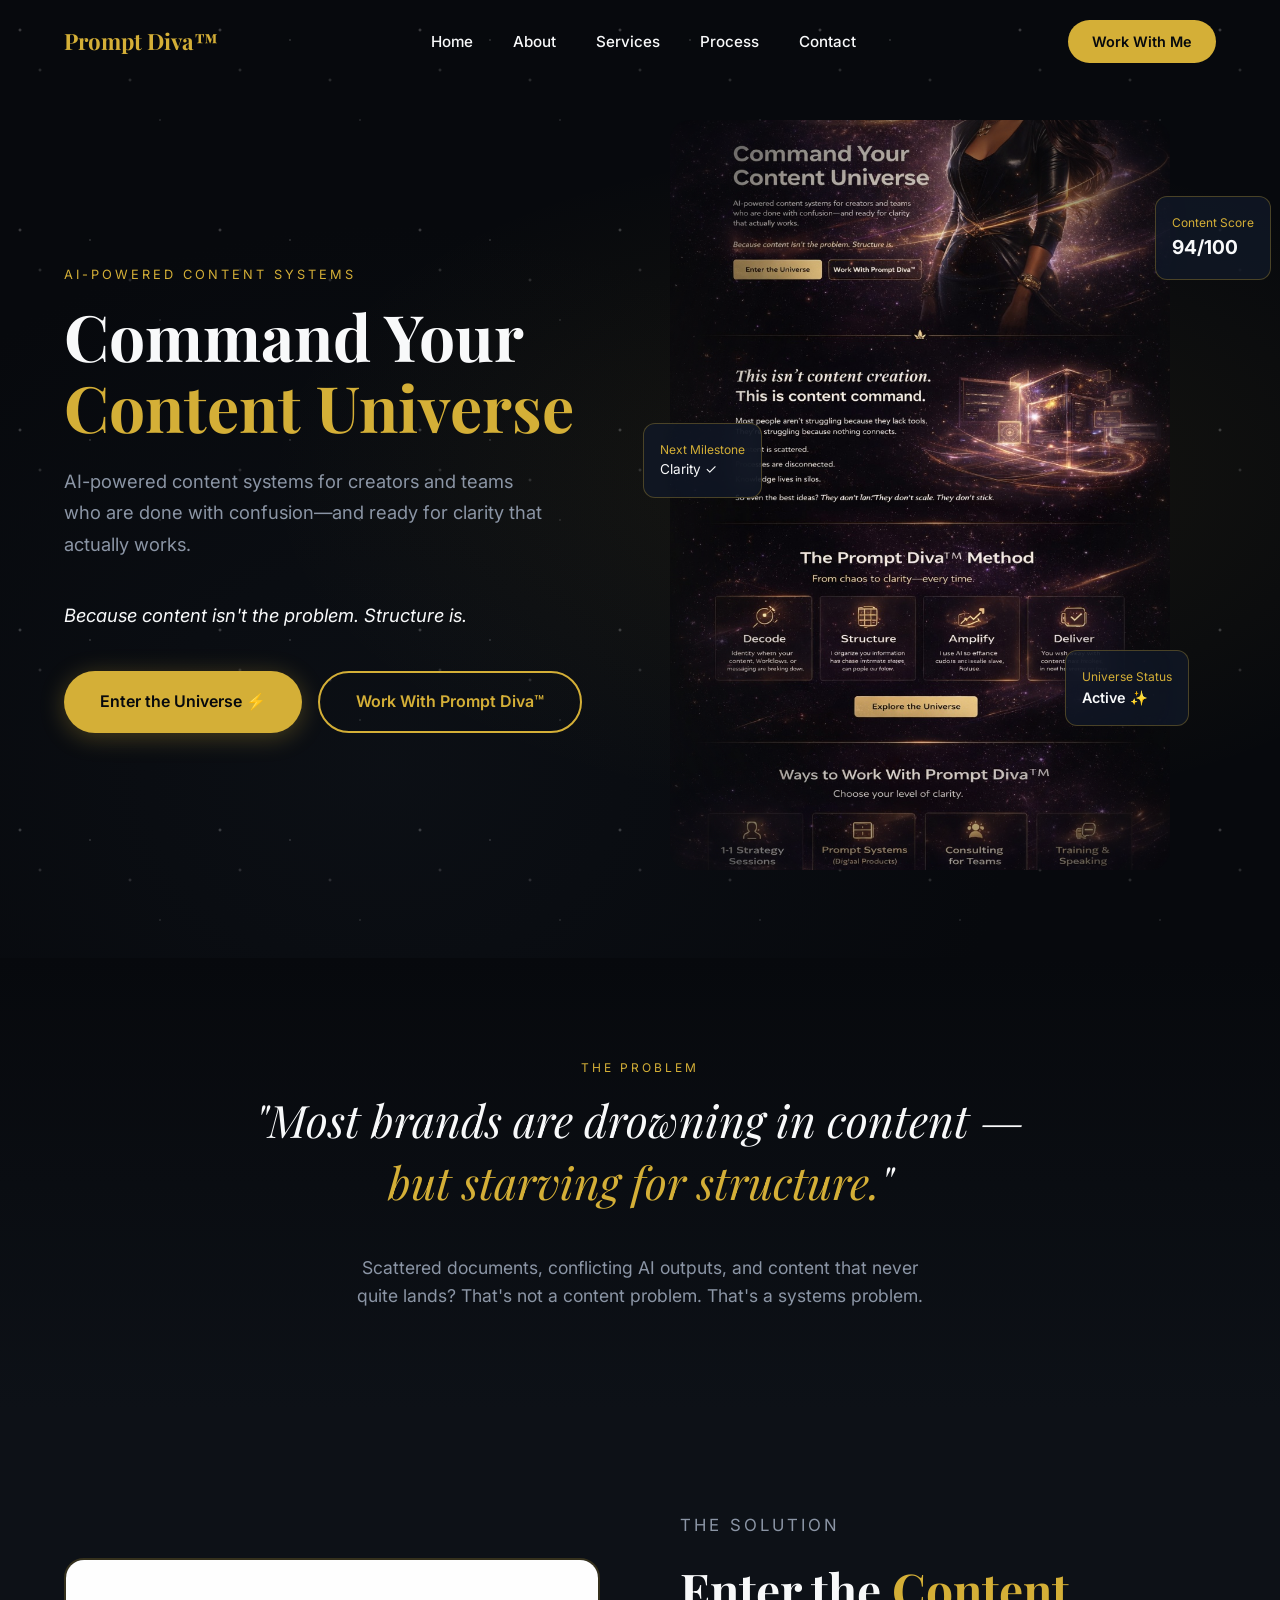
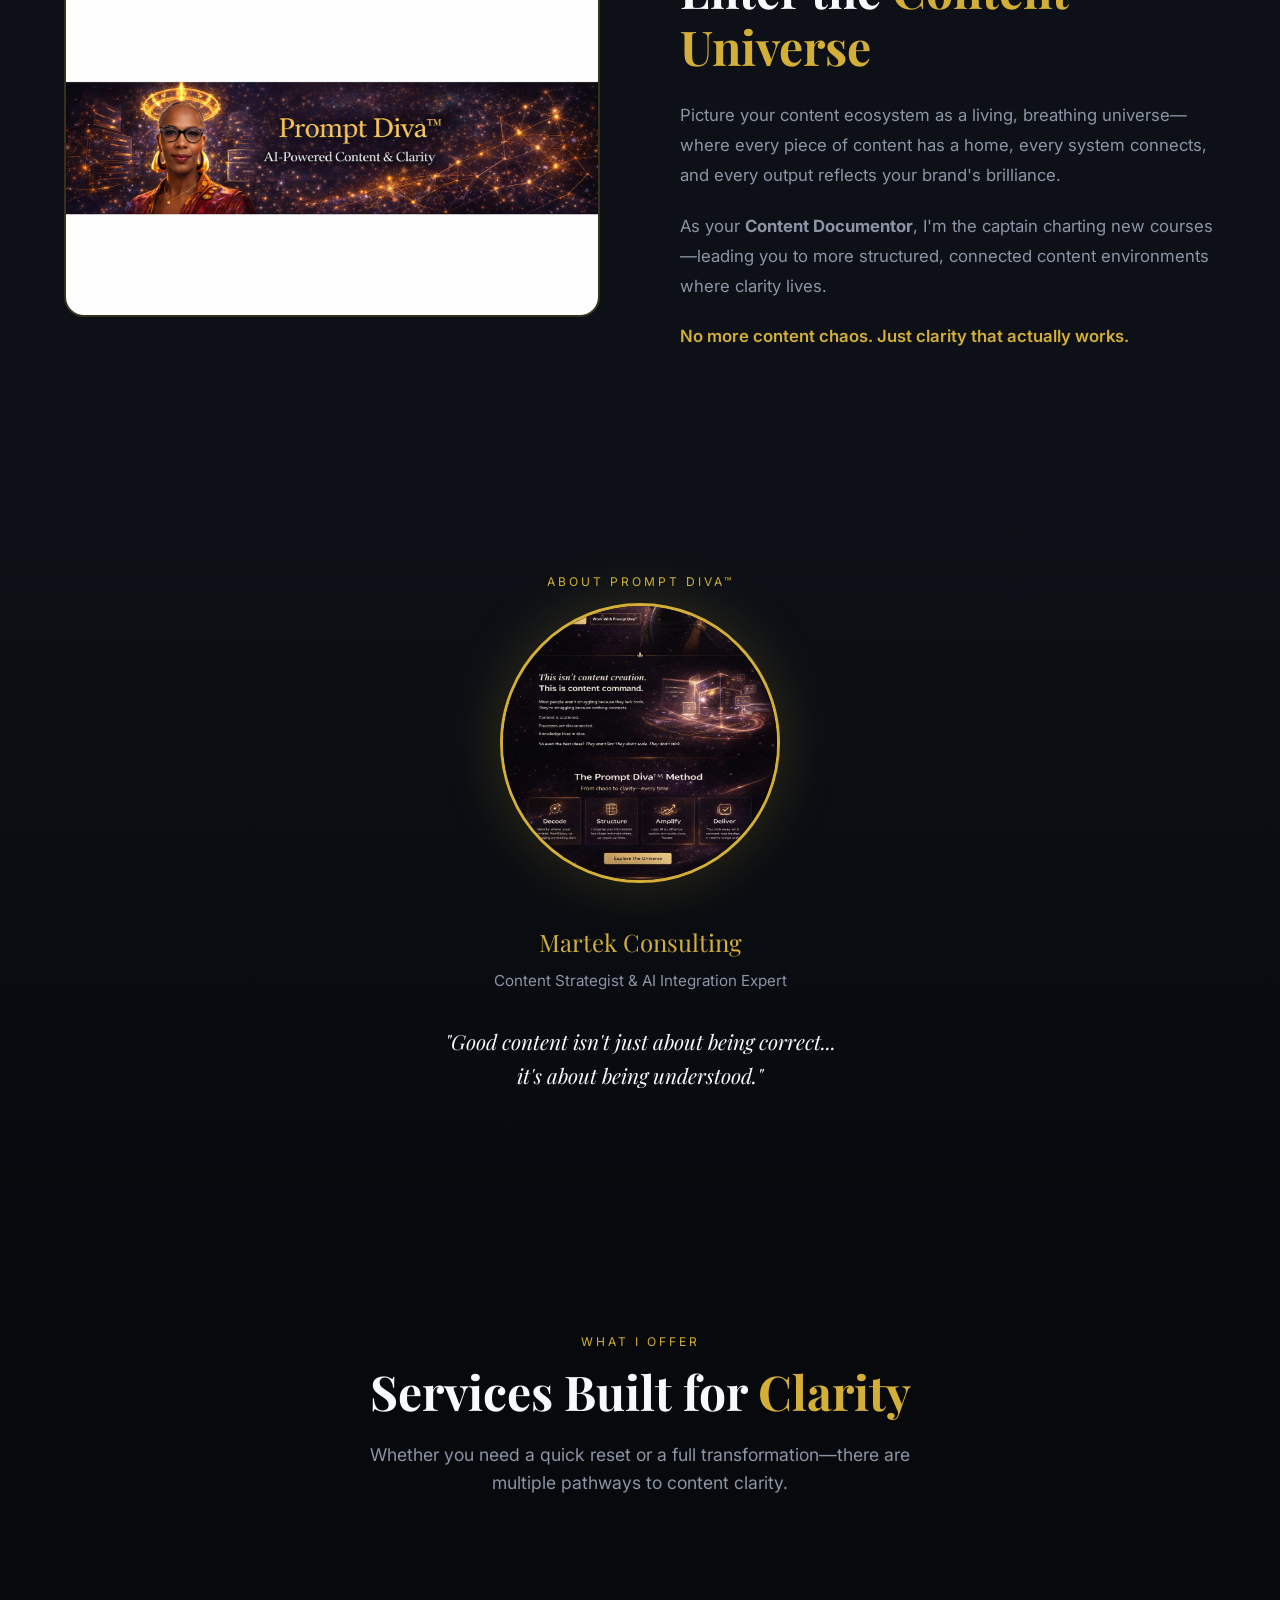
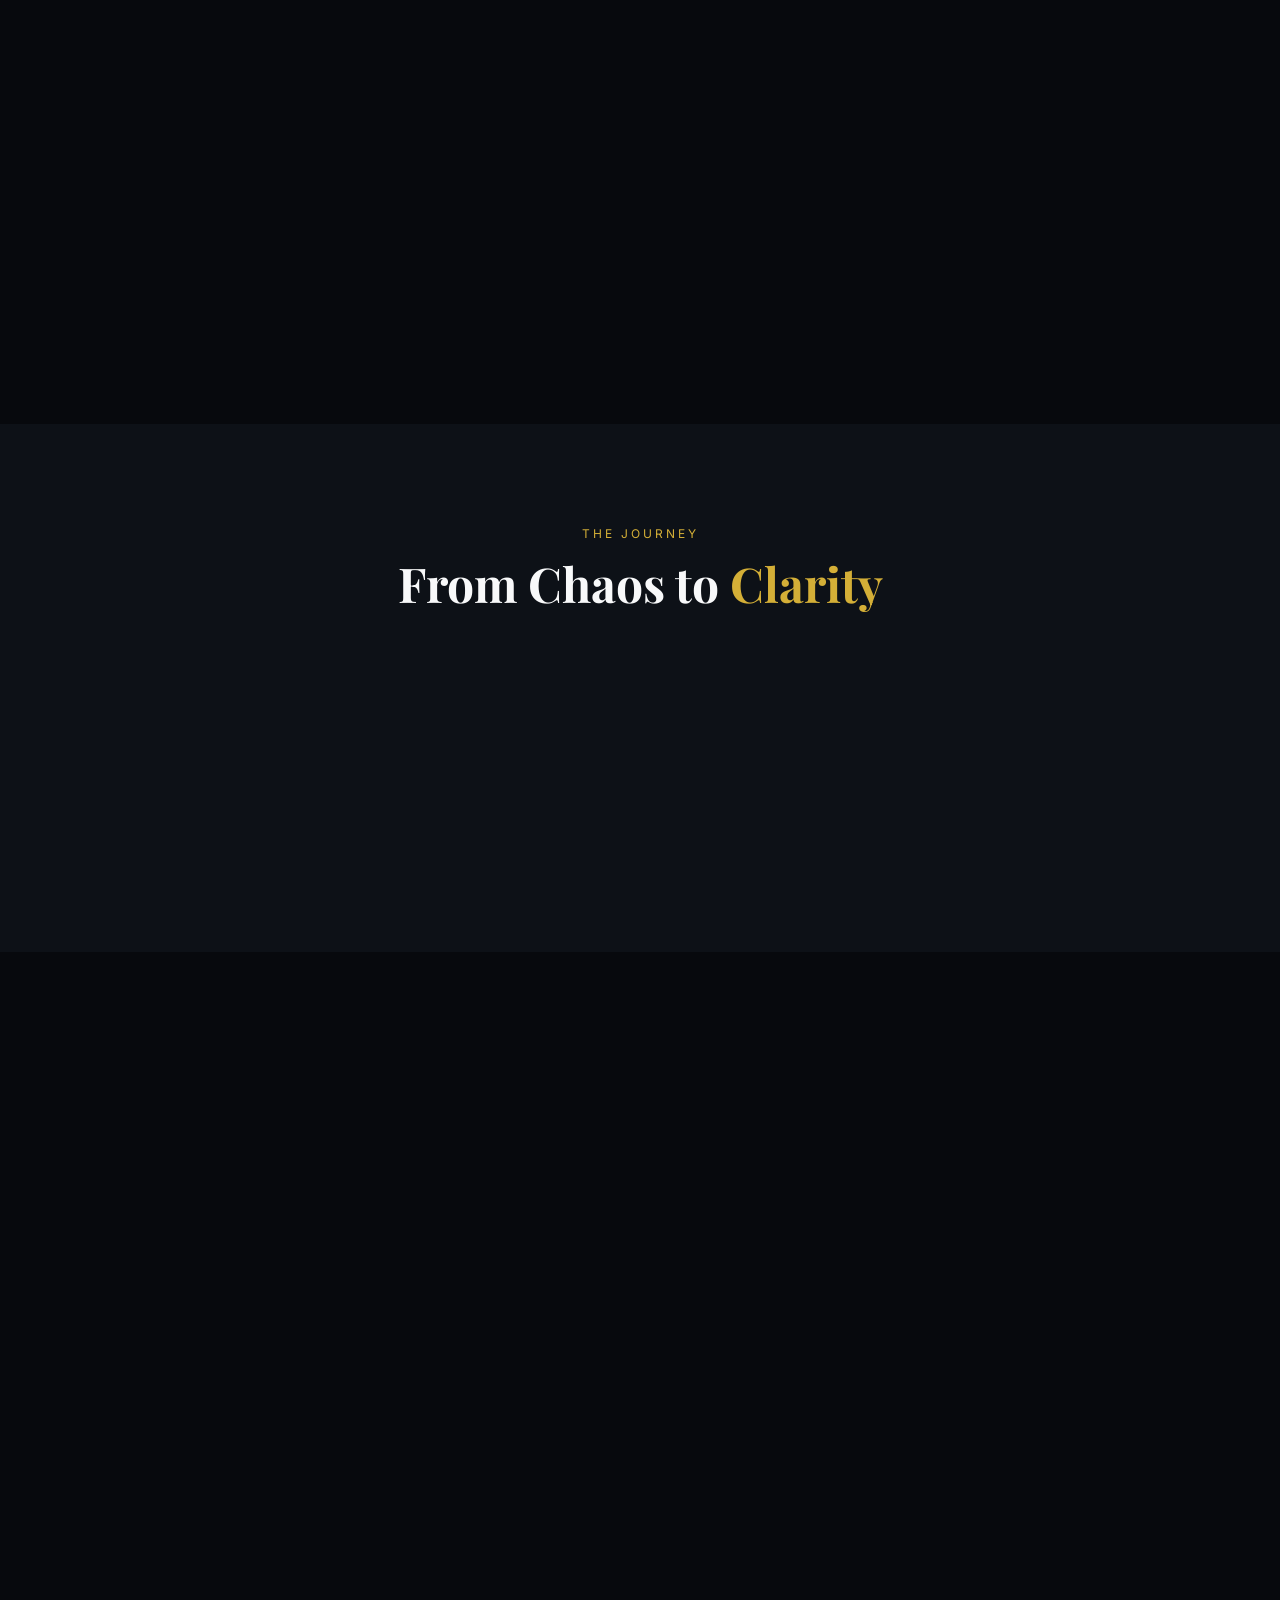
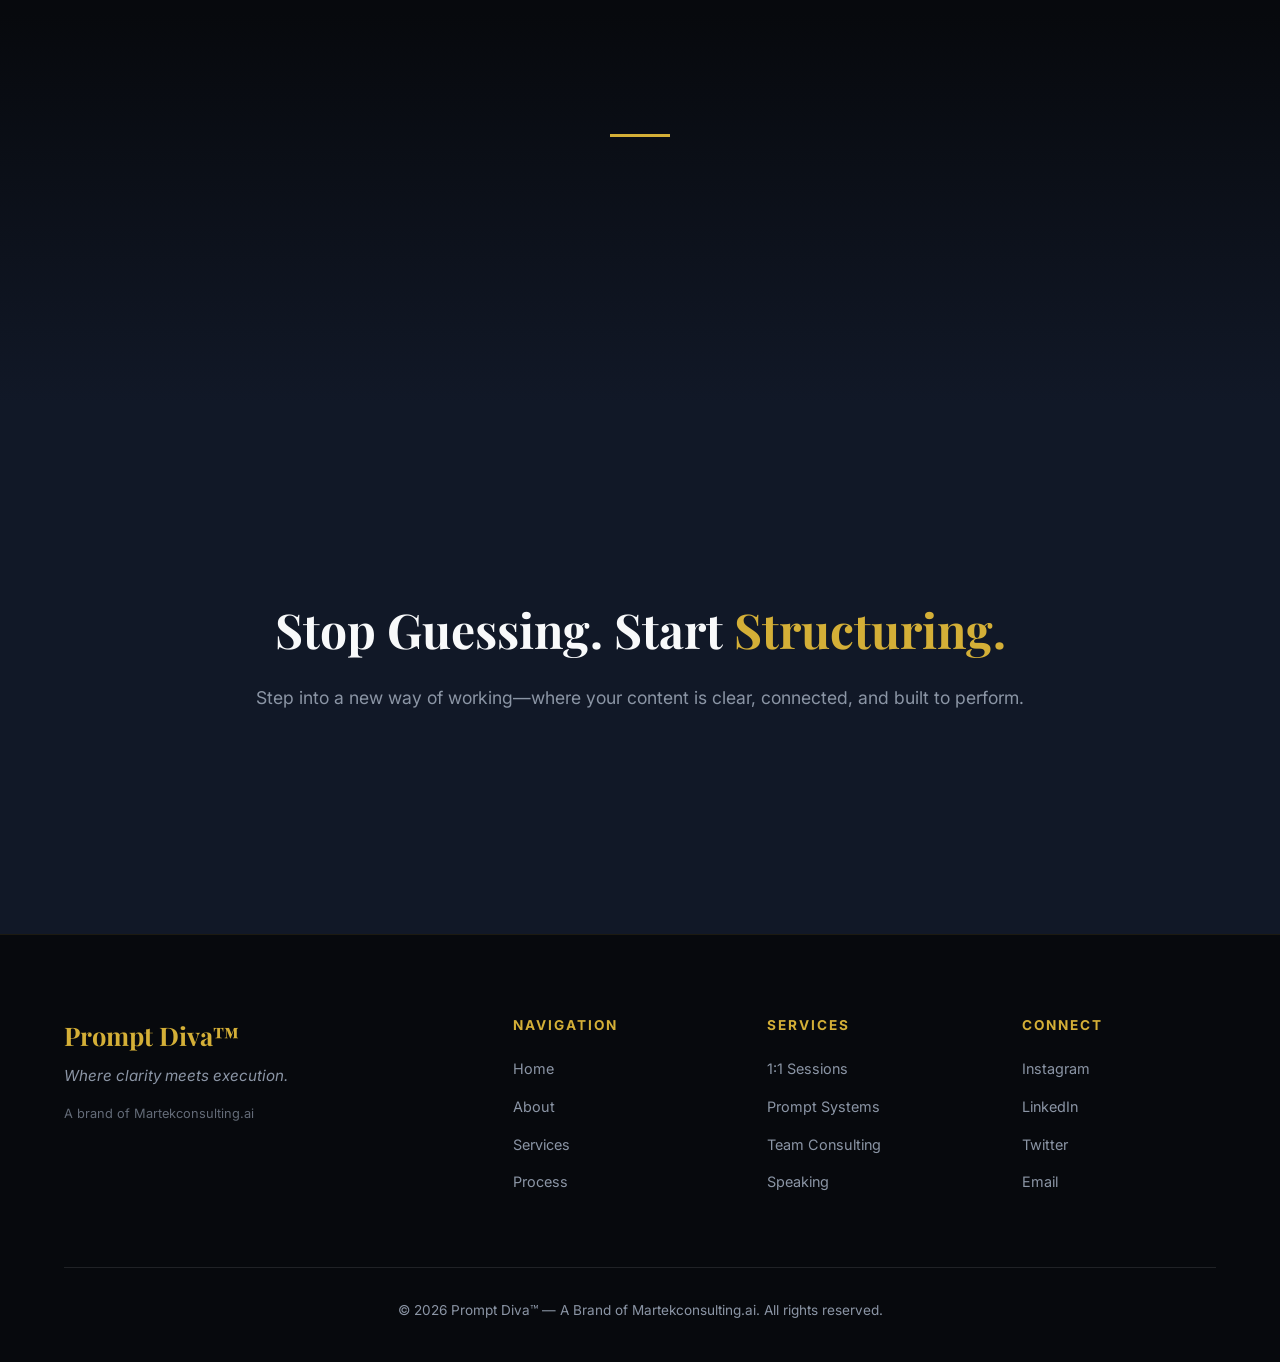
==== index.html @ 8aabf75d "Initial commit: Prompt Diva Content Universe site - Hero with halo/crown effect + floating UI panels" ====
<!DOCTYPE html>
<html lang="en">
<head>
  <meta charset="UTF-8">
  <meta name="viewport" content="width=device-width, initial-scale=1.0">
  <title>Prompt Diva™ — Where Clarity Meets Execution</title>
  <meta name="description" content="AI-powered content systems for creators and teams who are done with confusion—and ready for clarity that actually works.">
  
  <link rel="preconnect" href="https://fonts.googleapis.com">
  <link rel="preconnect" href="https://fonts.gstatic.com" crossorigin>
  <link href="https://fonts.googleapis.com/css2?family=Inter:wght@400;500;600;700&family=Playfair+Display:ital,wght@0,600;0,700;1,600&display=swap" rel="stylesheet">
  
  <style>
    *, *::before, *::after { box-sizing: border-box; margin: 0; padding: 0; }
    
    :root {
      --bg-deep: #07090D;
      --bg-dark: #0D1117;
      --bg-card: #111827;
      --gold: #D4AF37;
      --gold-light: #F5D76E;
      --text: #F8F9FA;
      --muted: #8B95A5;
      --glow: rgba(212, 175, 55, 0.15);
      --glow-strong: rgba(212, 175, 55, 0.3);
    }
    
    html { scroll-behavior: smooth; }
    
    body {
      font-family: 'Inter', sans-serif;
      background: var(--bg-deep);
      color: var(--text);
      line-height: 1.6;
      overflow-x: hidden;
    }
    
    /* Utility */
    .container { max-width: 1200px; margin: 0 auto; padding: 0 24px; }
    .gold-text { color: var(--gold); }
    
    /* Navigation */
    .nav {
      position: fixed;
      top: 0;
      left: 0;
      right: 0;
      z-index: 1000;
      padding: 20px 0;
      transition: all 0.3s ease;
    }
    
    .nav.scrolled {
      background: rgba(7, 9, 13, 0.95);
      backdrop-filter: blur(20px);
      box-shadow: 0 4px 30px rgba(0,0,0,0.3);
    }
    
    .nav-inner {
      display: flex;
      align-items: center;
      justify-content: space-between;
    }
    
    .nav-logo {
      font-family: 'Playfair Display', serif;
      font-size: 1.4rem;
      color: var(--gold);
      text-decoration: none;
      font-weight: 700;
    }
    
    .nav-links {
      display: flex;
      gap: 40px;
      list-style: none;
    }
    
    .nav-links a {
      color: var(--text);
      text-decoration: none;
      font-size: 0.95rem;
      font-weight: 500;
      transition: color 0.3s;
    }
    
    .nav-links a:hover { color: var(--gold); }
    
    .nav-cta {
      background: var(--gold);
      color: var(--bg-deep);
      padding: 10px 24px;
      border-radius: 50px;
      text-decoration: none;
      font-weight: 600;
      font-size: 0.9rem;
      transition: all 0.3s;
    }
    
    .nav-cta:hover { background: var(--gold-light); transform: translateY(-2px); }
    
    .nav-mobile-toggle {
      display: none;
      flex-direction: column;
      gap: 5px;
      cursor: pointer;
      padding: 10px;
    }
    
    .nav-mobile-toggle span {
      width: 24px;
      height: 2px;
      background: var(--text);
      transition: all 0.3s;
    }
    
    /* Hero */
    .hero {
      min-height: 100vh;
      display: flex;
      align-items: center;
      position: relative;
      overflow: hidden;
      padding: 120px 0 80px;
    }
    
    .hero-bg {
      position: absolute;
      inset: 0;
      background: 
        radial-gradient(ellipse at 70% 50%, rgba(212, 175, 55, 0.08) 0%, transparent 50%),
        radial-gradient(ellipse at 30% 80%, rgba(13, 17, 23, 0.8) 0%, transparent 50%),
        var(--bg-deep);
    }
    
    .hero-stars {
      position: absolute;
      inset: 0;
      background-image: 
        radial-gradient(2px 2px at 20px 30px, rgba(255,255,255,0.3), transparent),
        radial-gradient(2px 2px at 40px 70px, rgba(255,255,255,0.2), transparent),
        radial-gradient(1px 1px at 90px 40px, rgba(255,255,255,0.4), transparent),
        radial-gradient(2px 2px at 130px 80px, rgba(255,255,255,0.2), transparent),
        radial-gradient(1px 1px at 160px 120px, rgba(255,255,255,0.3), transparent);
      background-size: 200px 200px;
      animation: twinkle 8s ease-in-out infinite;
    }
    
    @keyframes twinkle {
      0%, 100% { opacity: 0.5; }
      50% { opacity: 1; }
    }
    
    .hero-content {
      display: grid;
      grid-template-columns: 1fr 1fr;
      gap: 60px;
      align-items: center;
      position: relative;
      z-index: 1;
    }
    
    .hero-text { animation: fadeUp 1s ease-out 0.2s both; }
    
    .hero-label {
      font-size: 0.8rem;
      text-transform: uppercase;
      letter-spacing: 3px;
      color: var(--gold);
      margin-bottom: 16px;
    }
    
    .hero h1 {
      font-family: 'Playfair Display', serif;
      font-size: clamp(2.5rem, 5vw, 4rem);
      font-weight: 700;
      line-height: 1.1;
      margin-bottom: 24px;
      color: var(--text);
    }
    
    .hero-sub {
      font-size: 1.15rem;
      color: var(--muted);
      max-width: 480px;
      margin-bottom: 40px;
      line-height: 1.7;
    }
    
    .hero-ctas {
      display: flex;
      gap: 16px;
      flex-wrap: wrap;
    }
    
    .btn-primary {
      background: var(--gold);
      color: var(--bg-deep);
      padding: 16px 36px;
      border-radius: 50px;
      text-decoration: none;
      font-weight: 600;
      display: inline-flex;
      align-items: center;
      gap: 8px;
      transition: all 0.3s;
      box-shadow: 0 4px 24px rgba(212, 175, 55, 0.3);
    }
    
    .btn-primary:hover {
      background: var(--gold-light);
      transform: translateY(-3px);
      box-shadow: 0 8px 32px rgba(212, 175, 55, 0.4);
    }
    
    .btn-secondary {
      background: transparent;
      color: var(--gold);
      padding: 16px 36px;
      border-radius: 50px;
      border: 2px solid var(--gold);
      text-decoration: none;
      font-weight: 600;
      display: inline-flex;
      align-items: center;
      gap: 8px;
      transition: all 0.3s;
    }
    
    .btn-secondary:hover {
      background: var(--gold);
      color: var(--bg-deep);
    }
    
    .hero-image {
      position: relative;
      animation: fadeUp 1s ease-out 0.4s both;
    }
    
    .hero-image img {
      width: 100%;
      max-width: 500px;
      border-radius: 20px;
      mask-image: radial-gradient(ellipse 80% 80% at 50% 50%, black 40%, transparent 100%);
      -webkit-mask-image: radial-gradient(ellipse 80% 80% at 50% 50%, black 40%, transparent 100%);
    }
    
    .hero-glow {
      position: absolute;
      top: 50%;
      left: 50%;
      transform: translate(-50%, -50%);
      width: 400px;
      height: 400px;
      background: radial-gradient(circle, rgba(212, 175, 55, 0.2) 0%, transparent 70%);
      animation: pulse 4s ease-in-out infinite;
      pointer-events: none;
    }
    
    @keyframes pulse {
      0%, 100% { opacity: 0.5; transform: translate(-50%, -50%) scale(1); }
      50% { opacity: 0.8; transform: translate(-50%, -50%) scale(1.1); }
    }
    
    /* Floating UI panels */
    .floating-panel {
      position: absolute;
      background: rgba(17, 24, 39, 0.8);
      border: 1px solid rgba(212, 175, 55, 0.3);
      border-radius: 12px;
      padding: 16px;
      backdrop-filter: blur(10px);
      animation: float 6s ease-in-out infinite;
    }
    
    .floating-panel.p1 { top: 10%; right: -10%; animation-delay: 0s; }
    .floating-panel.p2 { bottom: 20%; right: 5%; animation-delay: 2s; }
    .floating-panel.p3 { top: 40%; left: -5%; animation-delay: 4s; }
    
    @keyframes float {
      0%, 100% { transform: translateY(0px); }
      50% { transform: translateY(-20px); }
    }
    
    @keyframes fadeUp {
      from { opacity: 0; transform: translateY(30px); }
      to { opacity: 1; transform: translateY(0); }
    }
    
    /* Sections */
    section { padding: 100px 0; position: relative; }
    
    .section-label {
      font-size: 0.75rem;
      text-transform: uppercase;
      letter-spacing: 3px;
      color: var(--gold);
      margin-bottom: 12px;
    }
    
    .section-title {
      font-family: 'Playfair Display', serif;
      font-size: clamp(2rem, 4vw, 3rem);
      font-weight: 700;
      margin-bottom: 20px;
      line-height: 1.2;
    }
    
    .section-sub {
      font-size: 1.1rem;
      color: var(--muted);
      max-width: 600px;
      margin: 0 auto 60px;
      text-align: center;
    }
    
    /* Problem Section */
    .problem {
      background: linear-gradient(180deg, var(--bg-deep) 0%, var(--bg-dark) 100%);
      text-align: center;
    }
    
    .problem-quote {
      font-family: 'Playfair Display', serif;
      font-size: clamp(1.8rem, 4vw, 2.8rem);
      font-style: italic;
      color: var(--text);
      max-width: 800px;
      margin: 0 auto 40px;
      line-height: 1.4;
    }
    
    .problem-quote span { color: var(--gold); }
    
    .problem-sub {
      font-size: 1.1rem;
      color: var(--muted);
      max-width: 600px;
      margin: 0 auto;
    }
    
    /* Solution Section */
    .solution {
      background: var(--bg-dark);
    }
    
    .solution-grid {
      display: grid;
      grid-template-columns: 1fr 1fr;
      gap: 80px;
      align-items: center;
    }
    
    .solution-image {
      position: relative;
    }
    
    .solution-image img {
      width: 100%;
      border-radius: 20px;
      border: 2px solid rgba(212, 175, 55, 0.2);
    }
    
    .solution-content { animation: fadeUp 0.8s ease-out both; }
    
    .solution-content h2 { margin-bottom: 24px; }
    
    .solution-content p {
      color: var(--muted);
      margin-bottom: 20px;
      font-size: 1.05rem;
      line-height: 1.8;
    }
    
    /* About Section */
    .about {
      background: linear-gradient(180deg, var(--bg-dark) 0%, var(--bg-deep) 100%);
      text-align: center;
    }
    
    .about-image {
      width: 280px;
      height: 280px;
      margin: 0 auto 40px;
      border-radius: 50%;
      overflow: hidden;
      border: 3px solid var(--gold);
      box-shadow: 0 0 60px rgba(212, 175, 55, 0.2);
    }
    
    .about-image img { width: 100%; height: 100%; object-fit: cover; }
    
    .about-author {
      font-family: 'Playfair Display', serif;
      font-size: 1.5rem;
      color: var(--gold);
      margin-bottom: 8px;
    }
    
    .about-role {
      font-size: 0.95rem;
      color: var(--muted);
      margin-bottom: 32px;
    }
    
    .about-quote {
      font-family: 'Playfair Display', serif;
      font-size: 1.3rem;
      font-style: italic;
      color: var(--text);
      max-width: 700px;
      margin: 0 auto 40px;
      line-height: 1.6;
    }
    
    /* Services Section */
    .services {
      background: var(--bg-deep);
    }
    
    .services-header { text-align: center; margin-bottom: 60px; }
    
    .services-grid {
      display: grid;
      grid-template-columns: repeat(auto-fit, minmax(300px, 1fr));
      gap: 30px;
    }
    
    .service-card {
      background: var(--bg-card);
      border: 1px solid rgba(212, 175, 55, 0.15);
      border-radius: 20px;
      padding: 40px;
      transition: all 0.3s;
    }
    
    .service-card:hover {
      border-color: var(--gold);
      box-shadow: 0 0 40px var(--glow);
      transform: translateY(-5px);
    }
    
    .service-icon {
      font-size: 2.5rem;
      margin-bottom: 20px;
      display: block;
    }
    
    .service-card h3 {
      font-family: 'Playfair Display', serif;
      font-size: 1.4rem;
      color: var(--gold);
      margin-bottom: 12px;
    }
    
    .service-card p {
      color: var(--muted);
      font-size: 0.95rem;
      margin-bottom: 24px;
      line-height: 1.7;
    }
    
    .service-card a {
      color: var(--gold);
      text-decoration: none;
      font-weight: 600;
      font-size: 0.9rem;
      display: inline-flex;
      align-items: center;
      gap: 6px;
    }
    
    .service-card a:hover { color: var(--gold-light); }
    
    /* Process Section */
    .process {
      background: var(--bg-dark);
    }
    
    .process-header { text-align: center; margin-bottom: 60px; }
    
    .process-steps {
      display: grid;
      grid-template-columns: repeat(4, 1fr);
      gap: 30px;
    }
    
    .process-step {
      text-align: center;
      position: relative;
    }
    
    .process-step::after {
      content: '';
      position: absolute;
      top: 40px;
      right: -15px;
      width: 30px;
      height: 2px;
      background: linear-gradient(90deg, var(--gold), transparent);
    }
    
    .process-step:last-child::after { display: none; }
    
    .step-number {
      width: 80px;
      height: 80px;
      border-radius: 50%;
      background: linear-gradient(135deg, var(--gold), var(--gold-light));
      color: var(--bg-deep);
      font-family: 'Playfair Display', serif;
      font-size: 2rem;
      font-weight: 700;
      display: flex;
      align-items: center;
      justify-content: center;
      margin: 0 auto 20px;
      box-shadow: 0 4px 24px rgba(212, 175, 55, 0.3);
    }
    
    .process-step h4 {
      font-family: 'Playfair Display', serif;
      font-size: 1.1rem;
      color: var(--text);
      margin-bottom: 8px;
    }
    
    .process-step p {
      font-size: 0.85rem;
      color: var(--muted);
      line-height: 1.6;
    }
    
    /* Work Together Section */
    .work {
      background: var(--bg-deep);
    }
    
    .work-header { text-align: center; margin-bottom: 60px; }
    
    .work-grid {
      display: grid;
      grid-template-columns: repeat(auto-fit, minmax(260px, 1fr));
      gap: 24px;
    }
    
    .work-card {
      background: var(--bg-card);
      border: 1px solid rgba(212, 175, 55, 0.1);
      border-radius: 16px;
      padding: 32px;
      text-align: center;
      transition: all 0.3s;
    }
    
    .work-card:hover {
      border-color: var(--gold);
      transform: translateY(-3px);
    }
    
    .work-card .work-icon { font-size: 2rem; margin-bottom: 16px; display: block; }
    
    .work-card h3 {
      font-family: 'Playfair Display', serif;
      font-size: 1.25rem;
      color: var(--gold);
      margin-bottom: 12px;
    }
    
    .work-card p {
      font-size: 0.9rem;
      color: var(--muted);
      margin-bottom: 20px;
      line-height: 1.6;
    }
    
    .work-card a {
      display: inline-block;
      background: var(--gold);
      color: var(--bg-deep);
      padding: 12px 28px;
      border-radius: 50px;
      text-decoration: none;
      font-weight: 600;
      font-size: 0.9rem;
      transition: all 0.3s;
    }
    
    .work-card a:hover { background: var(--gold-light); }
    
    /* Philosophy Section */
    .philosophy {
      background: linear-gradient(180deg, var(--bg-deep) 0%, var(--bg-card) 100%);
      text-align: center;
      padding: 120px 0;
    }
    
    .philosophy::before {
      content: '';
      display: block;
      width: 60px;
      height: 3px;
      background: var(--gold);
      margin: 0 auto 40px;
    }
    
    .philosophy blockquote {
      font-family: 'Playfair Display', serif;
      font-size: clamp(1.5rem, 3vw, 2.2rem);
      font-style: italic;
      color: var(--text);
      max-width: 900px;
      margin: 0 auto;
      line-height: 1.5;
    }
    
    /* Final CTA */
    .final-cta {
      background: var(--bg-card);
      text-align: center;
      padding: 120px 0;
    }
    
    .final-cta h2 {
      font-family: 'Playfair Display', serif;
      font-size: clamp(2rem, 4vw, 3rem);
      color: var(--text);
      margin-bottom: 16px;
    }
    
    .final-cta p {
      color: var(--muted);
      font-size: 1.1rem;
      margin-bottom: 40px;
    }
    
    .final-cta-buttons {
      display: flex;
      justify-content: center;
      gap: 16px;
      flex-wrap: wrap;
    }
    
    /* Footer */
    footer {
      background: var(--bg-deep);
      padding: 80px 0 40px;
      border-top: 1px solid rgba(212, 175, 55, 0.1);
    }
    
    .footer-grid {
      display: grid;
      grid-template-columns: 2fr 1fr 1fr 1fr;
      gap: 60px;
      margin-bottom: 60px;
    }
    
    .footer-brand .footer-logo {
      font-family: 'Playfair Display', serif;
      font-size: 1.6rem;
      color: var(--gold);
      font-weight: 700;
      margin-bottom: 8px;
    }
    
    .footer-brand .footer-tagline {
      font-style: italic;
      color: var(--muted);
      font-size: 0.95rem;
      margin-bottom: 16px;
    }
    
    .footer-brand .footer-brand-line {
      font-size: 0.8rem;
      color: var(--muted);
      opacity: 0.7;
    }
    
    .footer-col h4 {
      font-size: 0.85rem;
      text-transform: uppercase;
      letter-spacing: 2px;
      color: var(--gold);
      margin-bottom: 20px;
    }
    
    .footer-col ul { list-style: none; }
    
    .footer-col li { margin-bottom: 12px; }
    
    .footer-col a {
      color: var(--muted);
      text-decoration: none;
      font-size: 0.9rem;
      transition: color 0.3s;
    }
    
    .footer-col a:hover { color: var(--gold); }
    
    .footer-bottom {
      border-top: 1px solid rgba(255,255,255,0.1);
      padding-top: 32px;
      text-align: center;
      font-size: 0.85rem;
      color: var(--muted);
    }
    
    /* Scroll Animation */
    .reveal {
      opacity: 0;
      transform: translateY(40px);
      transition: all 0.8s ease;
    }
    
    .reveal.visible {
      opacity: 1;
      transform: translateY(0);
    }
    
    /* Mobile */
    @media (max-width: 968px) {
      .nav-links { display: none; }
      .nav-mobile-toggle { display: flex; }
      .hero-content { grid-template-columns: 1fr; text-align: center; }
      .hero-text { order: 2; }
      .hero-image { order: 1; margin-bottom: 40px; }
      .hero-image img { max-width: 350px; margin: 0 auto; }
      .hero-sub { margin: 0 auto 40px; }
      .hero-ctas { justify-content: center; }
      .solution-grid { grid-template-columns: 1fr; gap: 40px; }
      .process-steps { grid-template-columns: repeat(2, 1fr); gap: 40px; }
      .process-step::after { display: none; }
      .footer-grid { grid-template-columns: 1fr 1fr; gap: 40px; }
    }
    
    @media (max-width: 600px) {
      section { padding: 60px 0; }
      .hero { padding: 100px 0 60px; }
      .process-steps { grid-template-columns: 1fr; }
      .footer-grid { grid-template-columns: 1fr; }
    }
  </style>
</head>
<body>
  
  <!-- Navigation -->
  <nav class="nav" id="nav">
    <div class="container nav-inner">
      <a href="#" class="nav-logo">Prompt Diva™</a>
      <ul class="nav-links">
        <li><a href="#home">Home</a></li>
        <li><a href="#about">About</a></li>
        <li><a href="#services">Services</a></li>
        <li><a href="#process">Process</a></li>
        <li><a href="#contact">Contact</a></li>
      </ul>
      <a href="#contact" class="nav-cta">Work With Me</a>
      <div class="nav-mobile-toggle" id="mobileToggle">
        <span></span><span></span><span></span>
      </div>
    </div>
  </nav>
  
  <!-- Hero -->
  <section class="hero" id="home">
    <div class="hero-bg">
      <div class="hero-stars"></div>
    </div>
    <div class="container hero-content">
      <div class="hero-text">
        <p class="hero-label">AI-Powered Content Systems</p>
        <h1>Command Your <span class="gold-text">Content Universe</span></h1>
        <p class="hero-sub">AI-powered content systems for creators and teams who are done with confusion—and ready for clarity that actually works.</p>
        <p class="hero-sub" style="font-style: italic; color: var(--text);">Because content isn't the problem. Structure is.</p>
        <div class="hero-ctas">
          <a href="#contact" class="btn-primary">Enter the Universe ⚡</a>
          <a href="#services" class="btn-secondary">Work With Prompt Diva™</a>
        </div>
      </div>
      <div class="hero-image">
        <div class="hero-glow"></div>
        <img src="assets/hero.jpeg" alt="Prompt Diva™">
        <div class="floating-panel p1">
          <div style="font-size: 0.75rem; color: var(--gold);">Content Score</div>
          <div style="font-size: 1.2rem; font-weight: 700; color: var(--text);">94/100</div>
        </div>
        <div class="floating-panel p2">
          <div style="font-size: 0.75rem; color: var(--gold);">Universe Status</div>
          <div style="font-size: 0.9rem; font-weight: 600; color: var(--text);">Active ✨</div>
        </div>
        <div class="floating-panel p3">
          <div style="font-size: 0.75rem; color: var(--gold);">Next Milestone</div>
          <div style="font-size: 0.85rem; color: var(--text);">Clarity ✓</div>
        </div>
      </div>
    </div>
  </section>
  
  <!-- Problem Section -->
  <section class="problem" id="problem">
    <div class="container">
      <p class="section-label reveal">The Problem</p>
      <blockquote class="problem-quote reveal">
        "Most brands are drowning in content —<br><span>but starving for structure.</span>"
      </blockquote>
      <p class="problem-sub reveal">
        Scattered documents, conflicting AI outputs, and content that never quite lands? 
        That's not a content problem. That's a systems problem.
      </p>
    </div>
  </section>
  
  <!-- Solution Section -->
  <section class="solution" id="solution">
    <div class="container">
      <div class="solution-grid">
        <div class="solution-image reveal">
          <img src="assets/diva-overlay.png" alt="Prompt Diva™">
        </div>
        <div class="solution-content">
          <p class="section-label reveal">The Solution</p>
          <h2 class="section-title reveal">Enter the <span class="gold-text">Content Universe</span></h2>
          <p class="reveal">
            Picture your content ecosystem as a living, breathing universe—where every piece of content has a home, 
            every system connects, and every output reflects your brand's brilliance.
          </p>
          <p class="reveal">
            As your <strong>Content Documentor</strong>, I'm the captain charting new courses—leading you to more 
            structured, connected content environments where clarity lives.
          </p>
          <p class="reveal" style="color: var(--gold); font-weight: 600;">
            No more content chaos. Just clarity that actually works.
          </p>
        </div>
      </div>
    </div>
  </section>
  
  <!-- About Section -->
  <section class="about" id="about">
    <div class="container">
      <p class="section-label reveal">About Prompt Diva™</p>
      <div class="about-image reveal">
        <img src="assets/hero.jpeg" alt="Prompt Diva™">
      </div>
      <p class="about-author reveal">Martek Consulting</p>
      <p class="about-role reveal">Content Strategist & AI Integration Expert</p>
      <blockquote class="about-quote reveal">
        "Good content isn't just about being correct...<br>it's about being understood."
      </blockquote>
    </div>
  </section>
  
  <!-- Services Section -->
  <section class="services" id="services">
    <div class="container">
      <div class="services-header">
        <p class="section-label reveal">What I Offer</p>
        <h2 class="section-title reveal">Services Built for <span class="gold-text">Clarity</span></h2>
        <p class="section-sub reveal">Whether you need a quick reset or a full transformation—there are multiple pathways to content clarity.</p>
      </div>
      <div class="services-grid">
        <div class="service-card reveal">
          <span class="service-icon">🎯</span>
          <h3>1:1 Strategy Sessions</h3>
          <p>Get direct, focused guidance on your content systems, AI approach, or workflow design. Perfect for founders and teams who need answers now.</p>
          <a href="#contact">Book a Session →</a>
        </div>
        <div class="service-card reveal">
          <span class="service-icon">📦</span>
          <h3>Prompt Systems</h3>
          <p>Plug-and-play prompt libraries and digital products designed to simplify your workflow and scale your content output without burnout.</p>
          <a href="#contact">Explore Products →</a>
        </div>
        <div class="service-card reveal">
          <span class="service-icon">👥</span>
          <h3>Team Consulting</h3>
          <p>Align your entire organization around content processes, tools, and systems that actually work for your team's size and structure.</p>
          <a href="#contact">Schedule Call →</a>
        </div>
      </div>
    </div>
  </section>
  
  <!-- Process Section -->
  <section class="process" id="process">
    <div class="container">
      <div class="process-header">
        <p class="section-label reveal">The Journey</p>
        <h2 class="section-title reveal">From Chaos to <span class="gold-text">Clarity</span></h2>
      </div>
      <div class="process-steps">
        <div class="process-step reveal">
          <div class="step-number">1</div>
          <h4>Audit</h4>
          <p>Map your existing content landscape and identify the gaps</p>
        </div>
        <div class="process-step reveal">
          <div class="step-number">2</div>
          <h4>Design</h4>
          <p>Build a content architecture that actually supports your goals</p>
        </div>
        <div class="process-step reveal">
          <div class="step-number">3</div>
          <h4>Implement</h4>
          <p>Integrate AI tools and systems that scale with your needs</p>
        </div>
        <div class="process-step reveal">
          <div class="step-number">4</div>
          <h4>Optimize</h4>
          <p>Refine, iterate, and keep your content engine running smooth</p>
        </div>
      </div>
    </div>
  </section>
  
  <!-- Work Together Section -->
  <section class="work" id="work">
    <div class="container">
      <div class="work-header">
        <p class="section-label reveal">Let's Build</p>
        <h2 class="section-title reveal">Ways to <span class="gold-text">Work Together</span></h2>
      </div>
      <div class="work-grid">
        <div class="work-card reveal">
          <span class="work-icon">💎</span>
          <h3>1:1 Strategy Sessions</h3>
          <p>Direct, focused guidance on your content, systems, or AI approach.</p>
          <a href="#contact">Get Started</a>
        </div>
        <div class="work-card reveal">
          <span class="work-icon">📚</span>
          <h3>Prompt Systems</h3>
          <p>Digital products designed to simplify and scale your workflow.</p>
          <a href="#contact">Browse Products</a>
        </div>
        <div class="work-card reveal">
          <span class="work-icon">🏢</span>
          <h3>Consulting for Teams</h3>
          <p>Align your content, processes, and tools across your organization.</p>
          <a href="#contact">Book a Call</a>
        </div>
        <div class="work-card reveal">
          <span class="work-icon">🎤</span>
          <h3>Speaking & Training</h3>
          <p>Bring Prompt Diva™ into the room and watch clarity click.</p>
          <a href="#contact">Inquire</a>
        </div>
      </div>
    </div>
  </section>
  
  <!-- Philosophy Section -->
  <section class="philosophy" id="philosophy">
    <div class="container">
      <blockquote class="reveal">
        "Good content isn't just about being correct...<br>it's about being understood."
      </blockquote>
    </div>
  </section>
  
  <!-- Final CTA -->
  <section class="final-cta" id="contact">
    <div class="container">
      <p class="section-label reveal">Ready?</p>
      <h2 class="reveal">Stop Guessing. Start <span class="gold-text">Structuring.</span></h2>
      <p class="reveal">Step into a new way of working—where your content is clear, connected, and built to perform.</p>
      <div class="final-cta-buttons reveal">
        <a href="#" class="btn-primary">Enter the Universe ⚡</a>
        <a href="#" class="btn-secondary">Work With Prompt Diva™</a>
      </div>
    </div>
  </section>
  
  <!-- Footer -->
  <footer>
    <div class="container">
      <div class="footer-grid">
        <div class="footer-brand">
          <div class="footer-logo">Prompt Diva™</div>
          <p class="footer-tagline">Where clarity meets execution.</p>
          <p class="footer-brand-line">A brand of Martekconsulting.ai</p>
        </div>
        <div class="footer-col">
          <h4>Navigation</h4>
          <ul>
            <li><a href="#home">Home</a></li>
            <li><a href="#about">About</a></li>
            <li><a href="#services">Services</a></li>
            <li><a href="#process">Process</a></li>
          </ul>
        </div>
        <div class="footer-col">
          <h4>Services</h4>
          <ul>
            <li><a href="#">1:1 Sessions</a></li>
            <li><a href="#">Prompt Systems</a></li>
            <li><a href="#">Team Consulting</a></li>
            <li><a href="#">Speaking</a></li>
          </ul>
        </div>
        <div class="footer-col">
          <h4>Connect</h4>
          <ul>
            <li><a href="#">Instagram</a></li>
            <li><a href="#">LinkedIn</a></li>
            <li><a href="#">Twitter</a></li>
            <li><a href="#">Email</a></li>
          </ul>
        </div>
      </div>
      <div class="footer-bottom">
        © 2026 Prompt Diva™ — A Brand of Martekconsulting.ai. All rights reserved.
      </div>
    </div>
  </footer>
  
  <script>
    // Scroll nav
    const nav = document.getElementById('nav');
    window.addEventListener('scroll', () => {
      if (window.scrollY > 100) nav.classList.add('scrolled');
      else nav.classList.remove('scrolled');
    });
    
    // Reveal on scroll
    const reveals = document.querySelectorAll('.reveal');
    const observer = new IntersectionObserver((entries) => {
      entries.forEach((e, i) => {
        if (e.isIntersecting) {
          setTimeout(() => e.target.classList.add('visible'), i * 100);
        }
      });
    }, { threshold: 0.1 });
    
    reveals.forEach(el => observer.observe(el));
  </script>
</body>
</html>
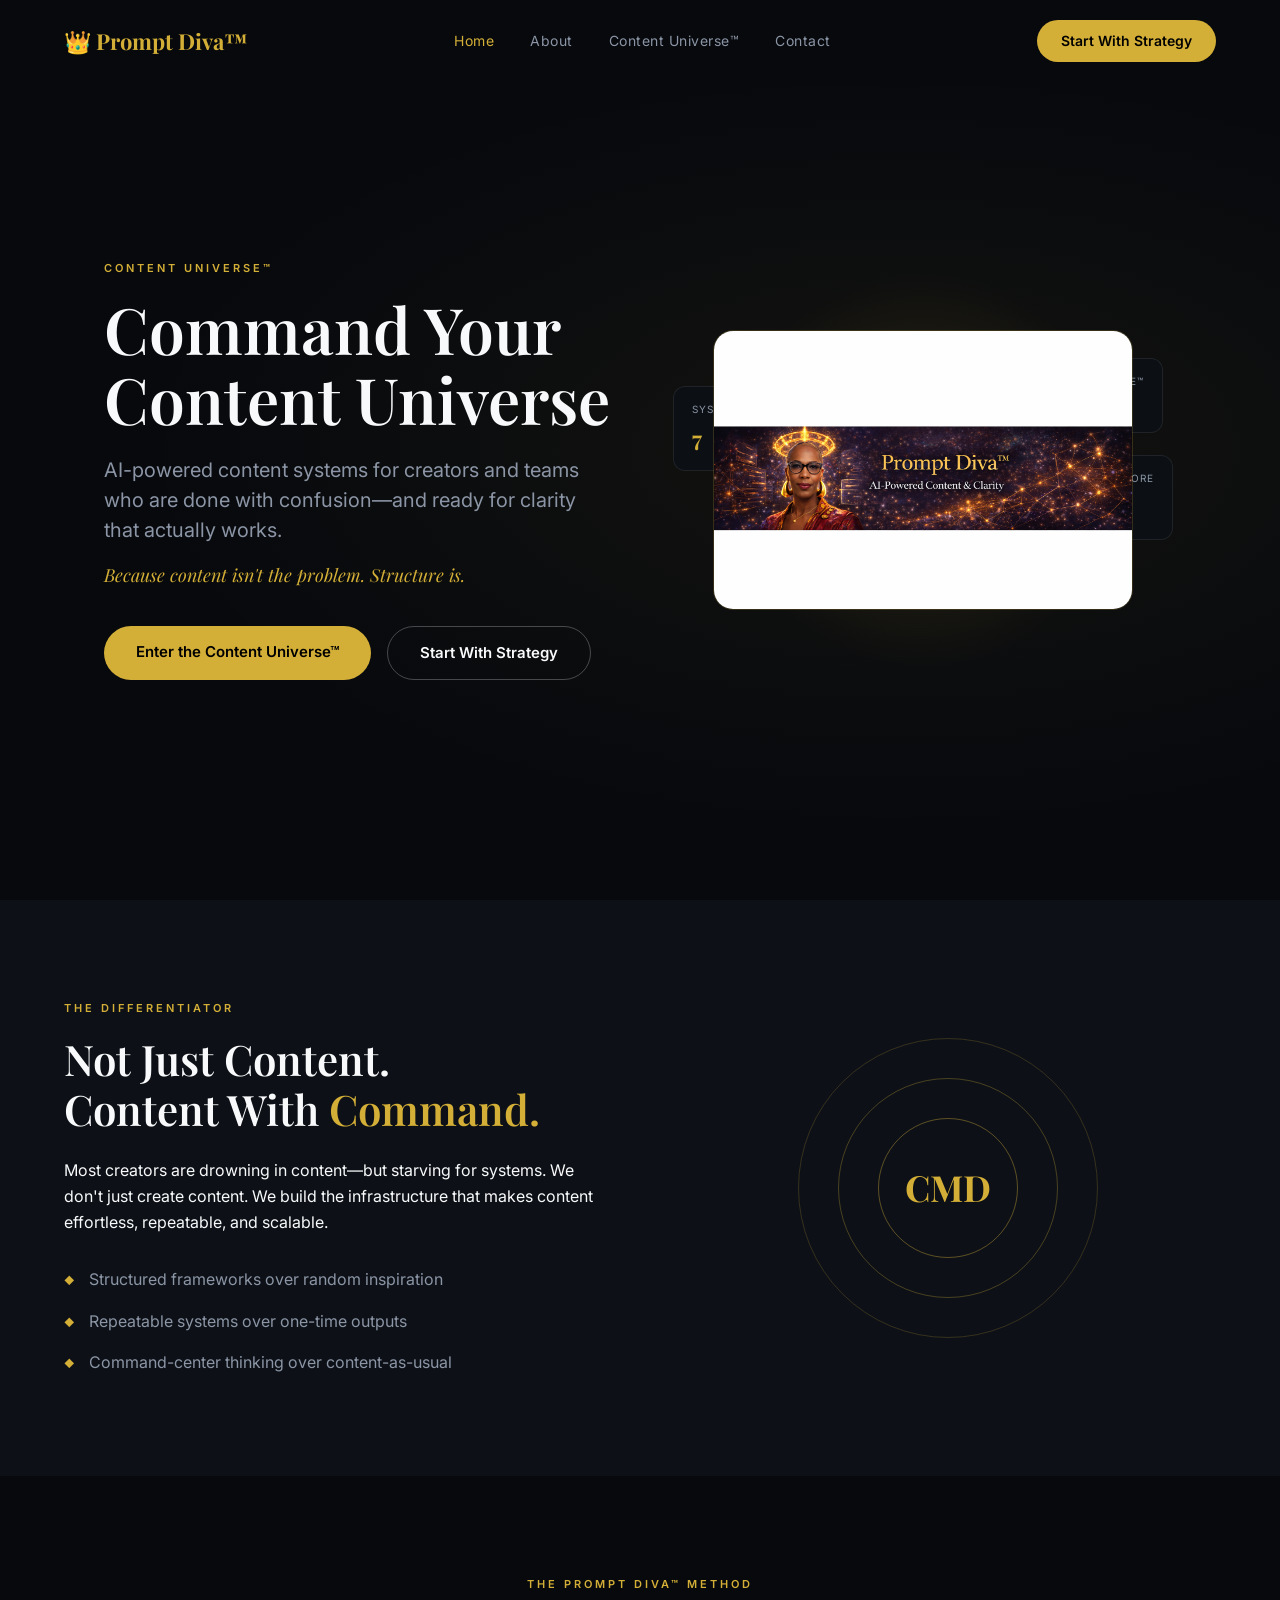
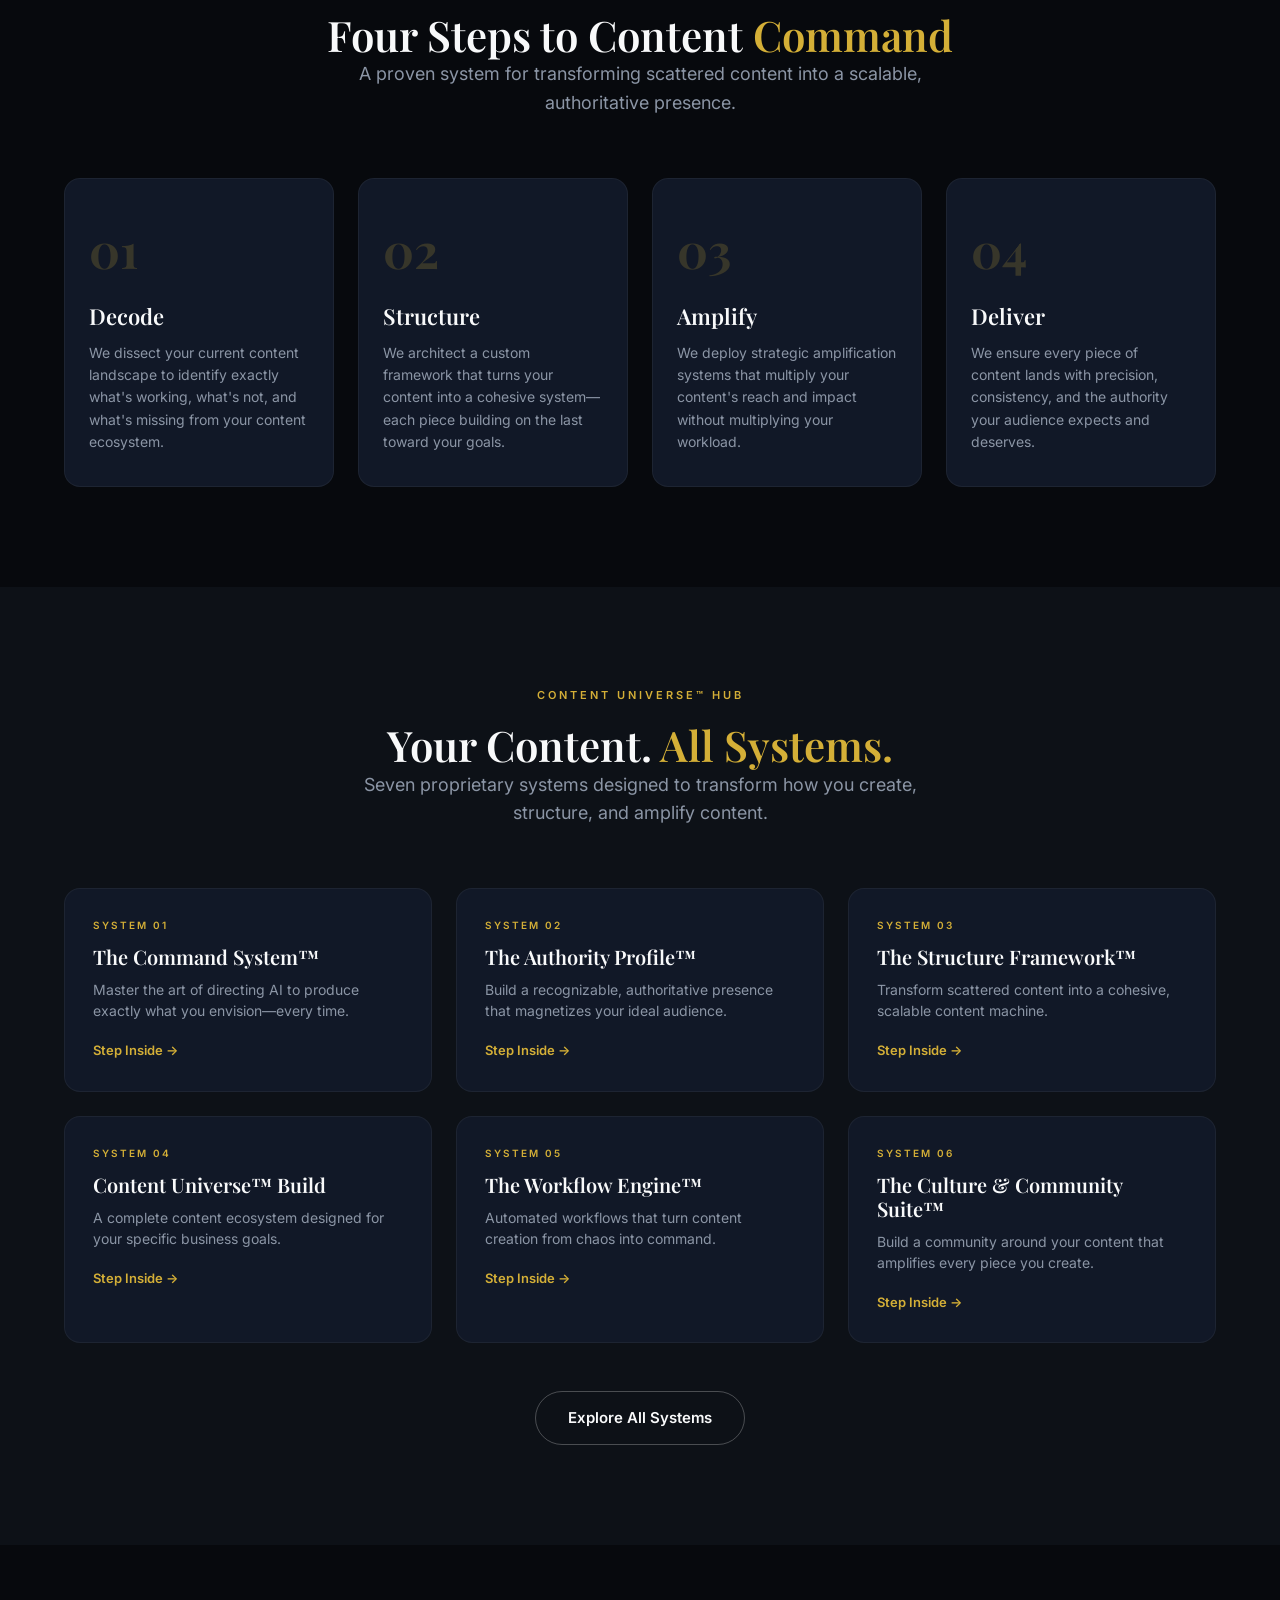
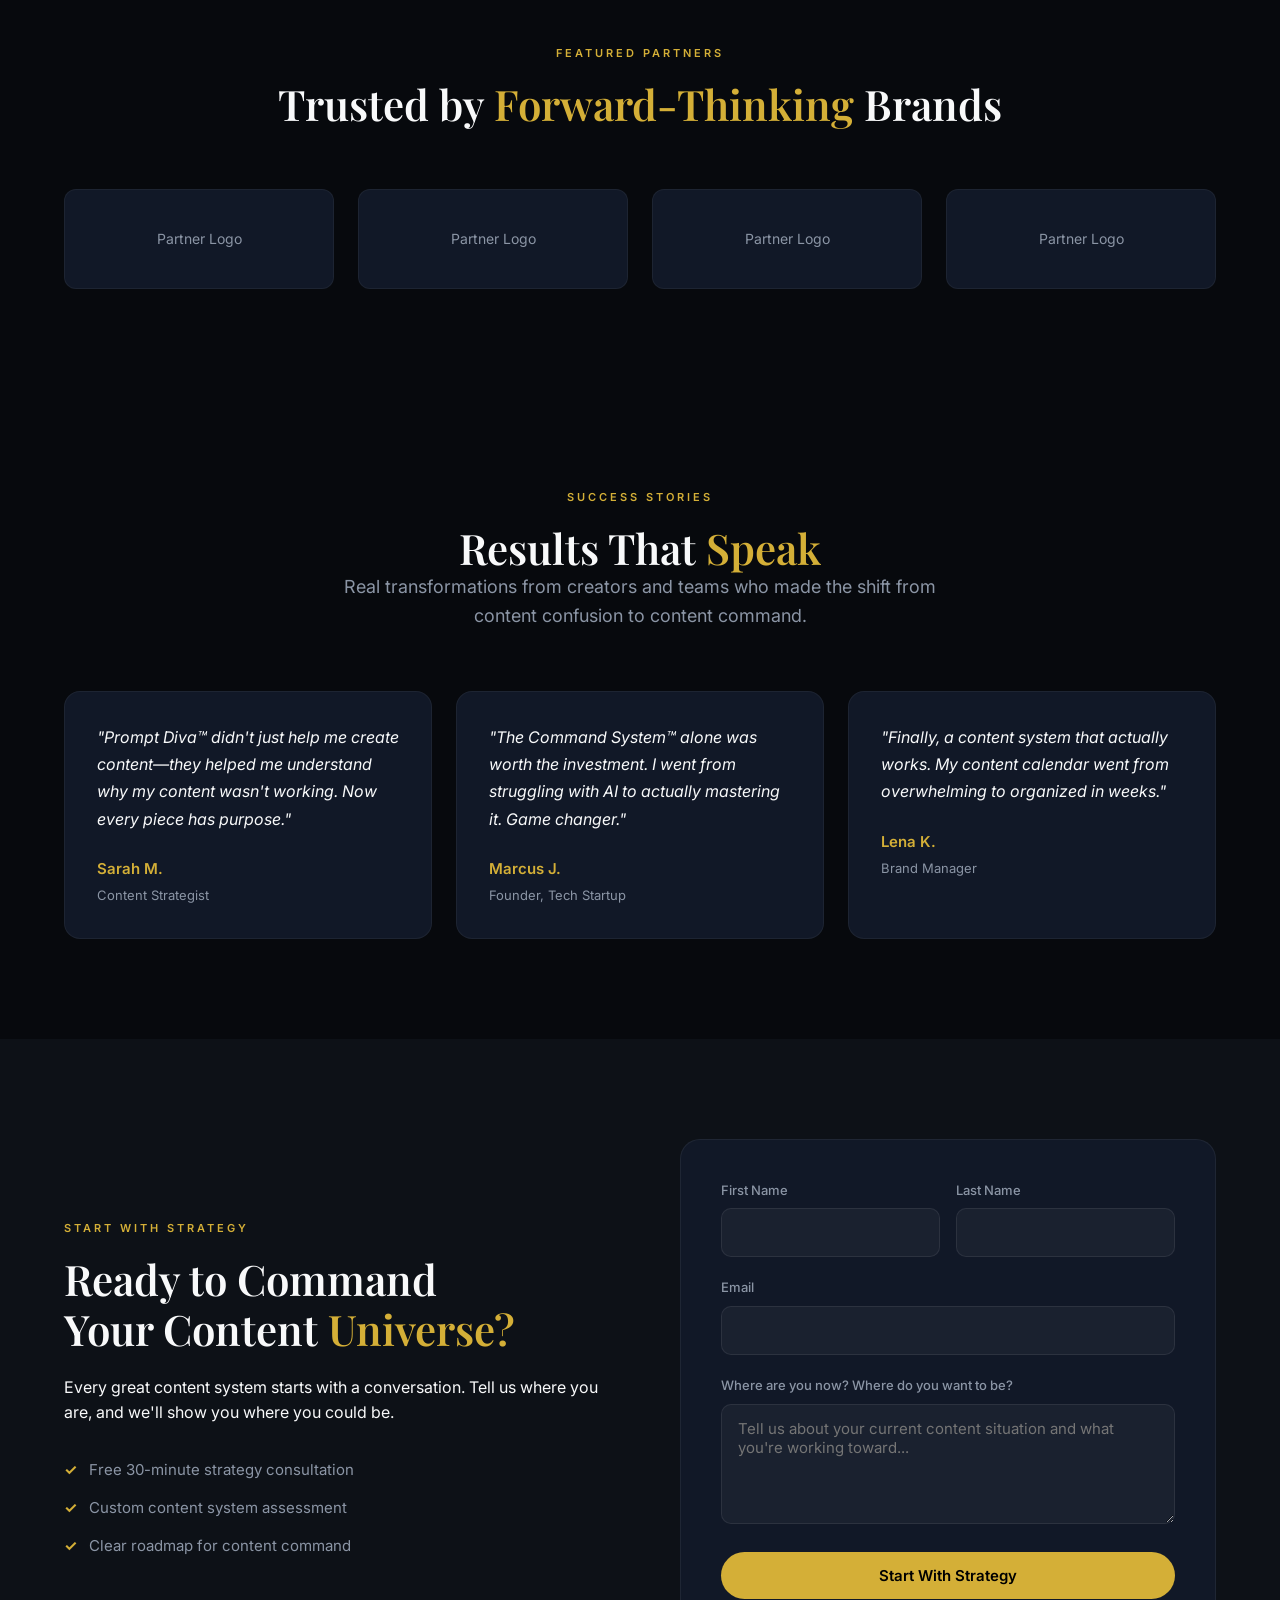
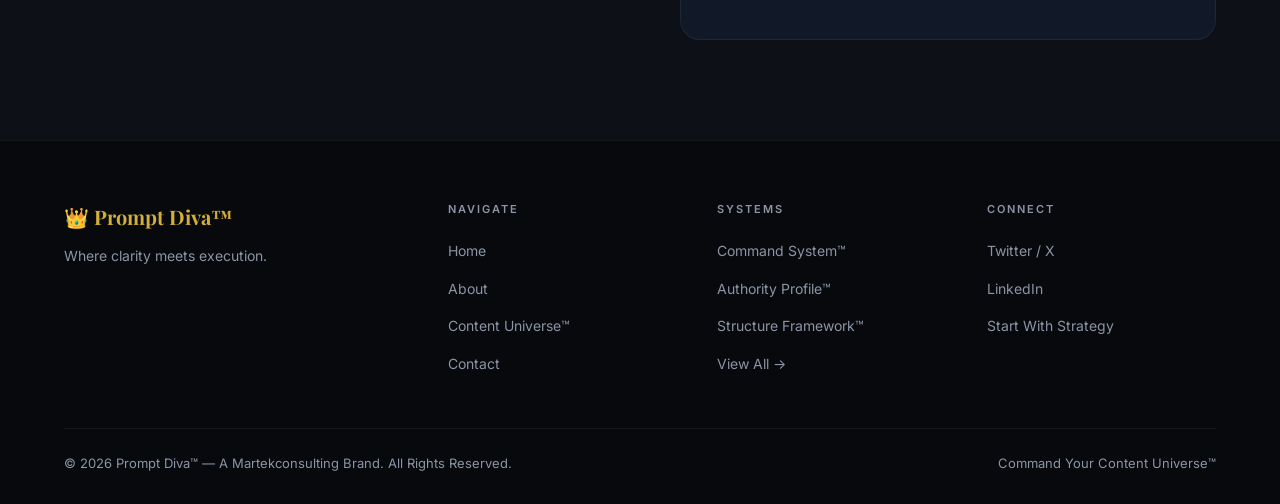
==== commit 3f001be1: "Build: All 4 pages (Homepage, About, Universe, Contact) + global CSS/JS" ====
--- a/index.html
+++ b/index.html
@@ -5,1035 +5,331 @@
   <meta name="viewport" content="width=device-width, initial-scale=1.0">
   <title>Prompt Diva™ — Where Clarity Meets Execution</title>
   <meta name="description" content="AI-powered content systems for creators and teams who are done with confusion—and ready for clarity that actually works.">
-  
   <link rel="preconnect" href="https://fonts.googleapis.com">
   <link rel="preconnect" href="https://fonts.gstatic.com" crossorigin>
-  <link href="https://fonts.googleapis.com/css2?family=Inter:wght@400;500;600;700&family=Playfair+Display:ital,wght@0,600;0,700;1,600&display=swap" rel="stylesheet">
-  
-  <style>
-    *, *::before, *::after { box-sizing: border-box; margin: 0; padding: 0; }
-    
-    :root {
-      --bg-deep: #07090D;
-      --bg-dark: #0D1117;
-      --bg-card: #111827;
-      --gold: #D4AF37;
-      --gold-light: #F5D76E;
-      --text: #F8F9FA;
-      --muted: #8B95A5;
-      --glow: rgba(212, 175, 55, 0.15);
-      --glow-strong: rgba(212, 175, 55, 0.3);
-    }
-    
-    html { scroll-behavior: smooth; }
-    
-    body {
-      font-family: 'Inter', sans-serif;
-      background: var(--bg-deep);
-      color: var(--text);
-      line-height: 1.6;
-      overflow-x: hidden;
-    }
-    
-    /* Utility */
-    .container { max-width: 1200px; margin: 0 auto; padding: 0 24px; }
-    .gold-text { color: var(--gold); }
-    
-    /* Navigation */
-    .nav {
-      position: fixed;
-      top: 0;
-      left: 0;
-      right: 0;
-      z-index: 1000;
-      padding: 20px 0;
-      transition: all 0.3s ease;
-    }
-    
-    .nav.scrolled {
-      background: rgba(7, 9, 13, 0.95);
-      backdrop-filter: blur(20px);
-      box-shadow: 0 4px 30px rgba(0,0,0,0.3);
-    }
-    
-    .nav-inner {
-      display: flex;
-      align-items: center;
-      justify-content: space-between;
-    }
-    
-    .nav-logo {
-      font-family: 'Playfair Display', serif;
-      font-size: 1.4rem;
-      color: var(--gold);
-      text-decoration: none;
-      font-weight: 700;
-    }
-    
-    .nav-links {
-      display: flex;
-      gap: 40px;
-      list-style: none;
-    }
-    
-    .nav-links a {
-      color: var(--text);
-      text-decoration: none;
-      font-size: 0.95rem;
-      font-weight: 500;
-      transition: color 0.3s;
-    }
-    
-    .nav-links a:hover { color: var(--gold); }
-    
-    .nav-cta {
-      background: var(--gold);
-      color: var(--bg-deep);
-      padding: 10px 24px;
-      border-radius: 50px;
-      text-decoration: none;
-      font-weight: 600;
-      font-size: 0.9rem;
-      transition: all 0.3s;
-    }
-    
-    .nav-cta:hover { background: var(--gold-light); transform: translateY(-2px); }
-    
-    .nav-mobile-toggle {
-      display: none;
-      flex-direction: column;
-      gap: 5px;
-      cursor: pointer;
-      padding: 10px;
-    }
-    
-    .nav-mobile-toggle span {
-      width: 24px;
-      height: 2px;
-      background: var(--text);
-      transition: all 0.3s;
-    }
-    
-    /* Hero */
-    .hero {
-      min-height: 100vh;
-      display: flex;
-      align-items: center;
-      position: relative;
-      overflow: hidden;
-      padding: 120px 0 80px;
-    }
-    
-    .hero-bg {
-      position: absolute;
-      inset: 0;
-      background: 
-        radial-gradient(ellipse at 70% 50%, rgba(212, 175, 55, 0.08) 0%, transparent 50%),
-        radial-gradient(ellipse at 30% 80%, rgba(13, 17, 23, 0.8) 0%, transparent 50%),
-        var(--bg-deep);
-    }
-    
-    .hero-stars {
-      position: absolute;
-      inset: 0;
-      background-image: 
-        radial-gradient(2px 2px at 20px 30px, rgba(255,255,255,0.3), transparent),
-        radial-gradient(2px 2px at 40px 70px, rgba(255,255,255,0.2), transparent),
-        radial-gradient(1px 1px at 90px 40px, rgba(255,255,255,0.4), transparent),
-        radial-gradient(2px 2px at 130px 80px, rgba(255,255,255,0.2), transparent),
-        radial-gradient(1px 1px at 160px 120px, rgba(255,255,255,0.3), transparent);
-      background-size: 200px 200px;
-      animation: twinkle 8s ease-in-out infinite;
-    }
-    
-    @keyframes twinkle {
-      0%, 100% { opacity: 0.5; }
-      50% { opacity: 1; }
-    }
-    
-    .hero-content {
-      display: grid;
-      grid-template-columns: 1fr 1fr;
-      gap: 60px;
-      align-items: center;
-      position: relative;
-      z-index: 1;
-    }
-    
-    .hero-text { animation: fadeUp 1s ease-out 0.2s both; }
-    
-    .hero-label {
-      font-size: 0.8rem;
-      text-transform: uppercase;
-      letter-spacing: 3px;
-      color: var(--gold);
-      margin-bottom: 16px;
-    }
-    
-    .hero h1 {
-      font-family: 'Playfair Display', serif;
-      font-size: clamp(2.5rem, 5vw, 4rem);
-      font-weight: 700;
-      line-height: 1.1;
-      margin-bottom: 24px;
-      color: var(--text);
-    }
-    
-    .hero-sub {
-      font-size: 1.15rem;
-      color: var(--muted);
-      max-width: 480px;
-      margin-bottom: 40px;
-      line-height: 1.7;
-    }
-    
-    .hero-ctas {
-      display: flex;
-      gap: 16px;
-      flex-wrap: wrap;
-    }
-    
-    .btn-primary {
-      background: var(--gold);
-      color: var(--bg-deep);
-      padding: 16px 36px;
-      border-radius: 50px;
-      text-decoration: none;
-      font-weight: 600;
-      display: inline-flex;
-      align-items: center;
-      gap: 8px;
-      transition: all 0.3s;
-      box-shadow: 0 4px 24px rgba(212, 175, 55, 0.3);
-    }
-    
-    .btn-primary:hover {
-      background: var(--gold-light);
-      transform: translateY(-3px);
-      box-shadow: 0 8px 32px rgba(212, 175, 55, 0.4);
-    }
-    
-    .btn-secondary {
-      background: transparent;
-      color: var(--gold);
-      padding: 16px 36px;
-      border-radius: 50px;
-      border: 2px solid var(--gold);
-      text-decoration: none;
-      font-weight: 600;
-      display: inline-flex;
-      align-items: center;
-      gap: 8px;
-      transition: all 0.3s;
-    }
-    
-    .btn-secondary:hover {
-      background: var(--gold);
-      color: var(--bg-deep);
-    }
-    
-    .hero-image {
-      position: relative;
-      animation: fadeUp 1s ease-out 0.4s both;
-    }
-    
-    .hero-image img {
-      width: 100%;
-      max-width: 500px;
-      border-radius: 20px;
-      mask-image: radial-gradient(ellipse 80% 80% at 50% 50%, black 40%, transparent 100%);
-      -webkit-mask-image: radial-gradient(ellipse 80% 80% at 50% 50%, black 40%, transparent 100%);
-    }
-    
-    .hero-glow {
-      position: absolute;
-      top: 50%;
-      left: 50%;
-      transform: translate(-50%, -50%);
-      width: 400px;
-      height: 400px;
-      background: radial-gradient(circle, rgba(212, 175, 55, 0.2) 0%, transparent 70%);
-      animation: pulse 4s ease-in-out infinite;
-      pointer-events: none;
-    }
-    
-    @keyframes pulse {
-      0%, 100% { opacity: 0.5; transform: translate(-50%, -50%) scale(1); }
-      50% { opacity: 0.8; transform: translate(-50%, -50%) scale(1.1); }
-    }
-    
-    /* Floating UI panels */
-    .floating-panel {
-      position: absolute;
-      background: rgba(17, 24, 39, 0.8);
-      border: 1px solid rgba(212, 175, 55, 0.3);
-      border-radius: 12px;
-      padding: 16px;
-      backdrop-filter: blur(10px);
-      animation: float 6s ease-in-out infinite;
-    }
-    
-    .floating-panel.p1 { top: 10%; right: -10%; animation-delay: 0s; }
-    .floating-panel.p2 { bottom: 20%; right: 5%; animation-delay: 2s; }
-    .floating-panel.p3 { top: 40%; left: -5%; animation-delay: 4s; }
-    
-    @keyframes float {
-      0%, 100% { transform: translateY(0px); }
-      50% { transform: translateY(-20px); }
-    }
-    
-    @keyframes fadeUp {
-      from { opacity: 0; transform: translateY(30px); }
-      to { opacity: 1; transform: translateY(0); }
-    }
-    
-    /* Sections */
-    section { padding: 100px 0; position: relative; }
-    
-    .section-label {
-      font-size: 0.75rem;
-      text-transform: uppercase;
-      letter-spacing: 3px;
-      color: var(--gold);
-      margin-bottom: 12px;
-    }
-    
-    .section-title {
-      font-family: 'Playfair Display', serif;
-      font-size: clamp(2rem, 4vw, 3rem);
-      font-weight: 700;
-      margin-bottom: 20px;
-      line-height: 1.2;
-    }
-    
-    .section-sub {
-      font-size: 1.1rem;
-      color: var(--muted);
-      max-width: 600px;
-      margin: 0 auto 60px;
-      text-align: center;
-    }
-    
-    /* Problem Section */
-    .problem {
-      background: linear-gradient(180deg, var(--bg-deep) 0%, var(--bg-dark) 100%);
-      text-align: center;
-    }
-    
-    .problem-quote {
-      font-family: 'Playfair Display', serif;
-      font-size: clamp(1.8rem, 4vw, 2.8rem);
-      font-style: italic;
-      color: var(--text);
-      max-width: 800px;
-      margin: 0 auto 40px;
-      line-height: 1.4;
-    }
-    
-    .problem-quote span { color: var(--gold); }
-    
-    .problem-sub {
-      font-size: 1.1rem;
-      color: var(--muted);
-      max-width: 600px;
-      margin: 0 auto;
-    }
-    
-    /* Solution Section */
-    .solution {
-      background: var(--bg-dark);
-    }
-    
-    .solution-grid {
-      display: grid;
-      grid-template-columns: 1fr 1fr;
-      gap: 80px;
-      align-items: center;
-    }
-    
-    .solution-image {
-      position: relative;
-    }
-    
-    .solution-image img {
-      width: 100%;
-      border-radius: 20px;
-      border: 2px solid rgba(212, 175, 55, 0.2);
-    }
-    
-    .solution-content { animation: fadeUp 0.8s ease-out both; }
-    
-    .solution-content h2 { margin-bottom: 24px; }
-    
-    .solution-content p {
-      color: var(--muted);
-      margin-bottom: 20px;
-      font-size: 1.05rem;
-      line-height: 1.8;
-    }
-    
-    /* About Section */
-    .about {
-      background: linear-gradient(180deg, var(--bg-dark) 0%, var(--bg-deep) 100%);
-      text-align: center;
-    }
-    
-    .about-image {
-      width: 280px;
-      height: 280px;
-      margin: 0 auto 40px;
-      border-radius: 50%;
-      overflow: hidden;
-      border: 3px solid var(--gold);
-      box-shadow: 0 0 60px rgba(212, 175, 55, 0.2);
-    }
-    
-    .about-image img { width: 100%; height: 100%; object-fit: cover; }
-    
-    .about-author {
-      font-family: 'Playfair Display', serif;
-      font-size: 1.5rem;
-      color: var(--gold);
-      margin-bottom: 8px;
-    }
-    
-    .about-role {
-      font-size: 0.95rem;
-      color: var(--muted);
-      margin-bottom: 32px;
-    }
-    
-    .about-quote {
-      font-family: 'Playfair Display', serif;
-      font-size: 1.3rem;
-      font-style: italic;
-      color: var(--text);
-      max-width: 700px;
-      margin: 0 auto 40px;
-      line-height: 1.6;
-    }
-    
-    /* Services Section */
-    .services {
-      background: var(--bg-deep);
-    }
-    
-    .services-header { text-align: center; margin-bottom: 60px; }
-    
-    .services-grid {
-      display: grid;
-      grid-template-columns: repeat(auto-fit, minmax(300px, 1fr));
-      gap: 30px;
-    }
-    
-    .service-card {
-      background: var(--bg-card);
-      border: 1px solid rgba(212, 175, 55, 0.15);
-      border-radius: 20px;
-      padding: 40px;
-      transition: all 0.3s;
-    }
-    
-    .service-card:hover {
-      border-color: var(--gold);
-      box-shadow: 0 0 40px var(--glow);
-      transform: translateY(-5px);
-    }
-    
-    .service-icon {
-      font-size: 2.5rem;
-      margin-bottom: 20px;
-      display: block;
-    }
-    
-    .service-card h3 {
-      font-family: 'Playfair Display', serif;
-      font-size: 1.4rem;
-      color: var(--gold);
-      margin-bottom: 12px;
-    }
-    
-    .service-card p {
-      color: var(--muted);
-      font-size: 0.95rem;
-      margin-bottom: 24px;
-      line-height: 1.7;
-    }
-    
-    .service-card a {
-      color: var(--gold);
-      text-decoration: none;
-      font-weight: 600;
-      font-size: 0.9rem;
-      display: inline-flex;
-      align-items: center;
-      gap: 6px;
-    }
-    
-    .service-card a:hover { color: var(--gold-light); }
-    
-    /* Process Section */
-    .process {
-      background: var(--bg-dark);
-    }
-    
-    .process-header { text-align: center; margin-bottom: 60px; }
-    
-    .process-steps {
-      display: grid;
-      grid-template-columns: repeat(4, 1fr);
-      gap: 30px;
-    }
-    
-    .process-step {
-      text-align: center;
-      position: relative;
-    }
-    
-    .process-step::after {
-      content: '';
-      position: absolute;
-      top: 40px;
-      right: -15px;
-      width: 30px;
-      height: 2px;
-      background: linear-gradient(90deg, var(--gold), transparent);
-    }
-    
-    .process-step:last-child::after { display: none; }
-    
-    .step-number {
-      width: 80px;
-      height: 80px;
-      border-radius: 50%;
-      background: linear-gradient(135deg, var(--gold), var(--gold-light));
-      color: var(--bg-deep);
-      font-family: 'Playfair Display', serif;
-      font-size: 2rem;
-      font-weight: 700;
-      display: flex;
-      align-items: center;
-      justify-content: center;
-      margin: 0 auto 20px;
-      box-shadow: 0 4px 24px rgba(212, 175, 55, 0.3);
-    }
-    
-    .process-step h4 {
-      font-family: 'Playfair Display', serif;
-      font-size: 1.1rem;
-      color: var(--text);
-      margin-bottom: 8px;
-    }
-    
-    .process-step p {
-      font-size: 0.85rem;
-      color: var(--muted);
-      line-height: 1.6;
-    }
-    
-    /* Work Together Section */
-    .work {
-      background: var(--bg-deep);
-    }
-    
-    .work-header { text-align: center; margin-bottom: 60px; }
-    
-    .work-grid {
-      display: grid;
-      grid-template-columns: repeat(auto-fit, minmax(260px, 1fr));
-      gap: 24px;
-    }
-    
-    .work-card {
-      background: var(--bg-card);
-      border: 1px solid rgba(212, 175, 55, 0.1);
-      border-radius: 16px;
-      padding: 32px;
-      text-align: center;
-      transition: all 0.3s;
-    }
-    
-    .work-card:hover {
-      border-color: var(--gold);
-      transform: translateY(-3px);
-    }
-    
-    .work-card .work-icon { font-size: 2rem; margin-bottom: 16px; display: block; }
-    
-    .work-card h3 {
-      font-family: 'Playfair Display', serif;
-      font-size: 1.25rem;
-      color: var(--gold);
-      margin-bottom: 12px;
-    }
-    
-    .work-card p {
-      font-size: 0.9rem;
-      color: var(--muted);
-      margin-bottom: 20px;
-      line-height: 1.6;
-    }
-    
-    .work-card a {
-      display: inline-block;
-      background: var(--gold);
-      color: var(--bg-deep);
-      padding: 12px 28px;
-      border-radius: 50px;
-      text-decoration: none;
-      font-weight: 600;
-      font-size: 0.9rem;
-      transition: all 0.3s;
-    }
-    
-    .work-card a:hover { background: var(--gold-light); }
-    
-    /* Philosophy Section */
-    .philosophy {
-      background: linear-gradient(180deg, var(--bg-deep) 0%, var(--bg-card) 100%);
-      text-align: center;
-      padding: 120px 0;
-    }
-    
-    .philosophy::before {
-      content: '';
-      display: block;
-      width: 60px;
-      height: 3px;
-      background: var(--gold);
-      margin: 0 auto 40px;
-    }
-    
-    .philosophy blockquote {
-      font-family: 'Playfair Display', serif;
-      font-size: clamp(1.5rem, 3vw, 2.2rem);
-      font-style: italic;
-      color: var(--text);
-      max-width: 900px;
-      margin: 0 auto;
-      line-height: 1.5;
-    }
-    
-    /* Final CTA */
-    .final-cta {
-      background: var(--bg-card);
-      text-align: center;
-      padding: 120px 0;
-    }
-    
-    .final-cta h2 {
-      font-family: 'Playfair Display', serif;
-      font-size: clamp(2rem, 4vw, 3rem);
-      color: var(--text);
-      margin-bottom: 16px;
-    }
-    
-    .final-cta p {
-      color: var(--muted);
-      font-size: 1.1rem;
-      margin-bottom: 40px;
-    }
-    
-    .final-cta-buttons {
-      display: flex;
-      justify-content: center;
-      gap: 16px;
-      flex-wrap: wrap;
-    }
-    
-    /* Footer */
-    footer {
-      background: var(--bg-deep);
-      padding: 80px 0 40px;
-      border-top: 1px solid rgba(212, 175, 55, 0.1);
-    }
-    
-    .footer-grid {
-      display: grid;
-      grid-template-columns: 2fr 1fr 1fr 1fr;
-      gap: 60px;
-      margin-bottom: 60px;
-    }
-    
-    .footer-brand .footer-logo {
-      font-family: 'Playfair Display', serif;
-      font-size: 1.6rem;
-      color: var(--gold);
-      font-weight: 700;
-      margin-bottom: 8px;
-    }
-    
-    .footer-brand .footer-tagline {
-      font-style: italic;
-      color: var(--muted);
-      font-size: 0.95rem;
-      margin-bottom: 16px;
-    }
-    
-    .footer-brand .footer-brand-line {
-      font-size: 0.8rem;
-      color: var(--muted);
-      opacity: 0.7;
-    }
-    
-    .footer-col h4 {
-      font-size: 0.85rem;
-      text-transform: uppercase;
-      letter-spacing: 2px;
-      color: var(--gold);
-      margin-bottom: 20px;
-    }
-    
-    .footer-col ul { list-style: none; }
-    
-    .footer-col li { margin-bottom: 12px; }
-    
-    .footer-col a {
-      color: var(--muted);
-      text-decoration: none;
-      font-size: 0.9rem;
-      transition: color 0.3s;
-    }
-    
-    .footer-col a:hover { color: var(--gold); }
-    
-    .footer-bottom {
-      border-top: 1px solid rgba(255,255,255,0.1);
-      padding-top: 32px;
-      text-align: center;
-      font-size: 0.85rem;
-      color: var(--muted);
-    }
-    
-    /* Scroll Animation */
-    .reveal {
-      opacity: 0;
-      transform: translateY(40px);
-      transition: all 0.8s ease;
-    }
-    
-    .reveal.visible {
-      opacity: 1;
-      transform: translateY(0);
-    }
-    
-    /* Mobile */
-    @media (max-width: 968px) {
-      .nav-links { display: none; }
-      .nav-mobile-toggle { display: flex; }
-      .hero-content { grid-template-columns: 1fr; text-align: center; }
-      .hero-text { order: 2; }
-      .hero-image { order: 1; margin-bottom: 40px; }
-      .hero-image img { max-width: 350px; margin: 0 auto; }
-      .hero-sub { margin: 0 auto 40px; }
-      .hero-ctas { justify-content: center; }
-      .solution-grid { grid-template-columns: 1fr; gap: 40px; }
-      .process-steps { grid-template-columns: repeat(2, 1fr); gap: 40px; }
-      .process-step::after { display: none; }
-      .footer-grid { grid-template-columns: 1fr 1fr; gap: 40px; }
-    }
-    
-    @media (max-width: 600px) {
-      section { padding: 60px 0; }
-      .hero { padding: 100px 0 60px; }
-      .process-steps { grid-template-columns: 1fr; }
-      .footer-grid { grid-template-columns: 1fr; }
-    }
-  </style>
+  <link href="https://fonts.googleapis.com/css2?family=Inter:wght@400;500;600;700&family=Playfair+Display:wght@600;700&display=swap" rel="stylesheet">
+  <link rel="stylesheet" href="styles.css">
 </head>
 <body>
-  
-  <!-- Navigation -->
-  <nav class="nav" id="nav">
-    <div class="container nav-inner">
-      <a href="#" class="nav-logo">Prompt Diva™</a>
-      <ul class="nav-links">
-        <li><a href="#home">Home</a></li>
-        <li><a href="#about">About</a></li>
-        <li><a href="#services">Services</a></li>
-        <li><a href="#process">Process</a></li>
-        <li><a href="#contact">Contact</a></li>
-      </ul>
-      <a href="#contact" class="nav-cta">Work With Me</a>
-      <div class="nav-mobile-toggle" id="mobileToggle">
-        <span></span><span></span><span></span>
-      </div>
-    </div>
-  </nav>
-  
-  <!-- Hero -->
-  <section class="hero" id="home">
-    <div class="hero-bg">
-      <div class="hero-stars"></div>
-    </div>
-    <div class="container hero-content">
-      <div class="hero-text">
-        <p class="hero-label">AI-Powered Content Systems</p>
-        <h1>Command Your <span class="gold-text">Content Universe</span></h1>
+
+<!-- Navigation -->
+<nav class="navbar" id="navbar">
+  <div class="container">
+    <a href="index.html" class="nav-logo">👑 Prompt Diva™</a>
+    <ul class="nav-links">
+      <li><a href="index.html" class="active">Home</a></li>
+      <li><a href="about.html">About</a></li>
+      <li><a href="universe.html">Content Universe™</a></li>
+      <li><a href="contact.html">Contact</a></li>
+    </ul>
+    <a href="contact.html" class="btn btn-primary nav-cta">Start With Strategy</a>
+  </div>
+</nav>
+
+<!-- HERO SECTION 1 -->
+<section class="hero-section">
+  <div class="container">
+    <div class="hero-grid">
+      <div class="hero-content fade-up">
+        <span class="section-label">Content Universe™</span>
+        <h1>Command Your<br>Content Universe</h1>
         <p class="hero-sub">AI-powered content systems for creators and teams who are done with confusion—and ready for clarity that actually works.</p>
-        <p class="hero-sub" style="font-style: italic; color: var(--text);">Because content isn't the problem. Structure is.</p>
+        <p class="hero-sig">Because content isn't the problem. Structure is.</p>
         <div class="hero-ctas">
-          <a href="#contact" class="btn-primary">Enter the Universe ⚡</a>
-          <a href="#services" class="btn-secondary">Work With Prompt Diva™</a>
-        </div>
-      </div>
-      <div class="hero-image">
-        <div class="hero-glow"></div>
-        <img src="assets/hero.jpeg" alt="Prompt Diva™">
-        <div class="floating-panel p1">
-          <div style="font-size: 0.75rem; color: var(--gold);">Content Score</div>
-          <div style="font-size: 1.2rem; font-weight: 700; color: var(--text);">94/100</div>
-        </div>
-        <div class="floating-panel p2">
-          <div style="font-size: 0.75rem; color: var(--gold);">Universe Status</div>
-          <div style="font-size: 0.9rem; font-weight: 600; color: var(--text);">Active ✨</div>
-        </div>
-        <div class="floating-panel p3">
-          <div style="font-size: 0.75rem; color: var(--gold);">Next Milestone</div>
-          <div style="font-size: 0.85rem; color: var(--text);">Clarity ✓</div>
-        </div>
-      </div>
-    </div>
-  </section>
-  
-  <!-- Problem Section -->
-  <section class="problem" id="problem">
-    <div class="container">
-      <p class="section-label reveal">The Problem</p>
-      <blockquote class="problem-quote reveal">
-        "Most brands are drowning in content —<br><span>but starving for structure.</span>"
-      </blockquote>
-      <p class="problem-sub reveal">
-        Scattered documents, conflicting AI outputs, and content that never quite lands? 
-        That's not a content problem. That's a systems problem.
-      </p>
-    </div>
-  </section>
-  
-  <!-- Solution Section -->
-  <section class="solution" id="solution">
-    <div class="container">
-      <div class="solution-grid">
-        <div class="solution-image reveal">
-          <img src="assets/diva-overlay.png" alt="Prompt Diva™">
-        </div>
-        <div class="solution-content">
-          <p class="section-label reveal">The Solution</p>
-          <h2 class="section-title reveal">Enter the <span class="gold-text">Content Universe</span></h2>
-          <p class="reveal">
-            Picture your content ecosystem as a living, breathing universe—where every piece of content has a home, 
-            every system connects, and every output reflects your brand's brilliance.
-          </p>
-          <p class="reveal">
-            As your <strong>Content Documentor</strong>, I'm the captain charting new courses—leading you to more 
-            structured, connected content environments where clarity lives.
-          </p>
-          <p class="reveal" style="color: var(--gold); font-weight: 600;">
-            No more content chaos. Just clarity that actually works.
-          </p>
-        </div>
-      </div>
-    </div>
-  </section>
-  
-  <!-- About Section -->
-  <section class="about" id="about">
-    <div class="container">
-      <p class="section-label reveal">About Prompt Diva™</p>
-      <div class="about-image reveal">
-        <img src="assets/hero.jpeg" alt="Prompt Diva™">
-      </div>
-      <p class="about-author reveal">Martek Consulting</p>
-      <p class="about-role reveal">Content Strategist & AI Integration Expert</p>
-      <blockquote class="about-quote reveal">
-        "Good content isn't just about being correct...<br>it's about being understood."
-      </blockquote>
-    </div>
-  </section>
-  
-  <!-- Services Section -->
-  <section class="services" id="services">
-    <div class="container">
-      <div class="services-header">
-        <p class="section-label reveal">What I Offer</p>
-        <h2 class="section-title reveal">Services Built for <span class="gold-text">Clarity</span></h2>
-        <p class="section-sub reveal">Whether you need a quick reset or a full transformation—there are multiple pathways to content clarity.</p>
-      </div>
-      <div class="services-grid">
-        <div class="service-card reveal">
-          <span class="service-icon">🎯</span>
-          <h3>1:1 Strategy Sessions</h3>
-          <p>Get direct, focused guidance on your content systems, AI approach, or workflow design. Perfect for founders and teams who need answers now.</p>
-          <a href="#contact">Book a Session →</a>
-        </div>
-        <div class="service-card reveal">
-          <span class="service-icon">📦</span>
-          <h3>Prompt Systems</h3>
-          <p>Plug-and-play prompt libraries and digital products designed to simplify your workflow and scale your content output without burnout.</p>
-          <a href="#contact">Explore Products →</a>
-        </div>
-        <div class="service-card reveal">
-          <span class="service-icon">👥</span>
-          <h3>Team Consulting</h3>
-          <p>Align your entire organization around content processes, tools, and systems that actually work for your team's size and structure.</p>
-          <a href="#contact">Schedule Call →</a>
-        </div>
-      </div>
-    </div>
-  </section>
-  
-  <!-- Process Section -->
-  <section class="process" id="process">
-    <div class="container">
-      <div class="process-header">
-        <p class="section-label reveal">The Journey</p>
-        <h2 class="section-title reveal">From Chaos to <span class="gold-text">Clarity</span></h2>
-      </div>
-      <div class="process-steps">
-        <div class="process-step reveal">
-          <div class="step-number">1</div>
-          <h4>Audit</h4>
-          <p>Map your existing content landscape and identify the gaps</p>
-        </div>
-        <div class="process-step reveal">
-          <div class="step-number">2</div>
-          <h4>Design</h4>
-          <p>Build a content architecture that actually supports your goals</p>
-        </div>
-        <div class="process-step reveal">
-          <div class="step-number">3</div>
-          <h4>Implement</h4>
-          <p>Integrate AI tools and systems that scale with your needs</p>
-        </div>
-        <div class="process-step reveal">
-          <div class="step-number">4</div>
-          <h4>Optimize</h4>
-          <p>Refine, iterate, and keep your content engine running smooth</p>
-        </div>
-      </div>
-    </div>
-  </section>
-  
-  <!-- Work Together Section -->
-  <section class="work" id="work">
-    <div class="container">
-      <div class="work-header">
-        <p class="section-label reveal">Let's Build</p>
-        <h2 class="section-title reveal">Ways to <span class="gold-text">Work Together</span></h2>
-      </div>
-      <div class="work-grid">
-        <div class="work-card reveal">
-          <span class="work-icon">💎</span>
-          <h3>1:1 Strategy Sessions</h3>
-          <p>Direct, focused guidance on your content, systems, or AI approach.</p>
-          <a href="#contact">Get Started</a>
-        </div>
-        <div class="work-card reveal">
-          <span class="work-icon">📚</span>
-          <h3>Prompt Systems</h3>
-          <p>Digital products designed to simplify and scale your workflow.</p>
-          <a href="#contact">Browse Products</a>
-        </div>
-        <div class="work-card reveal">
-          <span class="work-icon">🏢</span>
-          <h3>Consulting for Teams</h3>
-          <p>Align your content, processes, and tools across your organization.</p>
-          <a href="#contact">Book a Call</a>
-        </div>
-        <div class="work-card reveal">
-          <span class="work-icon">🎤</span>
-          <h3>Speaking & Training</h3>
-          <p>Bring Prompt Diva™ into the room and watch clarity click.</p>
-          <a href="#contact">Inquire</a>
-        </div>
-      </div>
-    </div>
-  </section>
-  
-  <!-- Philosophy Section -->
-  <section class="philosophy" id="philosophy">
-    <div class="container">
-      <blockquote class="reveal">
-        "Good content isn't just about being correct...<br>it's about being understood."
-      </blockquote>
-    </div>
-  </section>
-  
-  <!-- Final CTA -->
-  <section class="final-cta" id="contact">
-    <div class="container">
-      <p class="section-label reveal">Ready?</p>
-      <h2 class="reveal">Stop Guessing. Start <span class="gold-text">Structuring.</span></h2>
-      <p class="reveal">Step into a new way of working—where your content is clear, connected, and built to perform.</p>
-      <div class="final-cta-buttons reveal">
-        <a href="#" class="btn-primary">Enter the Universe ⚡</a>
-        <a href="#" class="btn-secondary">Work With Prompt Diva™</a>
-      </div>
-    </div>
-  </section>
-  
-  <!-- Footer -->
-  <footer>
-    <div class="container">
-      <div class="footer-grid">
-        <div class="footer-brand">
-          <div class="footer-logo">Prompt Diva™</div>
-          <p class="footer-tagline">Where clarity meets execution.</p>
-          <p class="footer-brand-line">A brand of Martekconsulting.ai</p>
-        </div>
-        <div class="footer-col">
-          <h4>Navigation</h4>
-          <ul>
-            <li><a href="#home">Home</a></li>
-            <li><a href="#about">About</a></li>
-            <li><a href="#services">Services</a></li>
-            <li><a href="#process">Process</a></li>
-          </ul>
-        </div>
-        <div class="footer-col">
-          <h4>Services</h4>
-          <ul>
-            <li><a href="#">1:1 Sessions</a></li>
-            <li><a href="#">Prompt Systems</a></li>
-            <li><a href="#">Team Consulting</a></li>
-            <li><a href="#">Speaking</a></li>
-          </ul>
-        </div>
-        <div class="footer-col">
-          <h4>Connect</h4>
-          <ul>
-            <li><a href="#">Instagram</a></li>
-            <li><a href="#">LinkedIn</a></li>
-            <li><a href="#">Twitter</a></li>
-            <li><a href="#">Email</a></li>
-          </ul>
-        </div>
-      </div>
-      <div class="footer-bottom">
-        © 2026 Prompt Diva™ — A Brand of Martekconsulting.ai. All rights reserved.
-      </div>
-    </div>
-  </footer>
-  
-  <script>
-    // Scroll nav
-    const nav = document.getElementById('nav');
-    window.addEventListener('scroll', () => {
-      if (window.scrollY > 100) nav.classList.add('scrolled');
-      else nav.classList.remove('scrolled');
-    });
-    
-    // Reveal on scroll
-    const reveals = document.querySelectorAll('.reveal');
-    const observer = new IntersectionObserver((entries) => {
-      entries.forEach((e, i) => {
-        if (e.isIntersecting) {
-          setTimeout(() => e.target.classList.add('visible'), i * 100);
-        }
-      });
-    }, { threshold: 0.1 });
-    
-    reveals.forEach(el => observer.observe(el));
-  </script>
+          <a href="universe.html" class="btn btn-primary">Enter the Content Universe™</a>
+          <a href="contact.html" class="btn btn-secondary">Start With Strategy</a>
+        </div>
+      </div>
+      <div class="hero-visual fade-up">
+        <div class="hero-image-wrapper">
+          <div class="hero-glow"></div>
+          <img src="assets/diva-overlay.png" alt="Prompt Diva™" class="hero-image">
+          <div class="floating-panel panel-1">
+            <span class="panel-label">Systems Active</span>
+            <span class="panel-value">7</span>
+          </div>
+          <div class="floating-panel panel-2">
+            <span class="panel-label">Clarity Score</span>
+            <span class="panel-value">94%</span>
+          </div>
+          <div class="floating-panel panel-3">
+            <span class="panel-label">Content Universe™</span>
+            <span class="panel-status">ONLINE</span>
+          </div>
+        </div>
+      </div>
+    </div>
+  </div>
+  <div class="hero-particles"></div>
+</section>
+
+<!-- DIFFERENTIATOR SECTION 2 -->
+<section class="diff-section">
+  <div class="container">
+    <div class="diff-grid">
+      <div class="diff-content fade-up">
+        <span class="section-label">The Differentiator</span>
+        <h2>Not Just Content.<br>Content With <span class="gold-text">Command.</span></h2>
+        <p class="section-sub">Most creators are drowning in content—but starving for systems. We don't just create content. We build the infrastructure that makes content effortless, repeatable, and scalable.</p>
+        <ul class="diff-list">
+          <li>
+            <span class="diff-icon">◆</span>
+            <span>Structured frameworks over random inspiration</span>
+          </li>
+          <li>
+            <span class="diff-icon">◆</span>
+            <span>Repeatable systems over one-time outputs</span>
+          </li>
+          <li>
+            <span class="diff-icon">◆</span>
+            <span>Command-center thinking over content-as-usual</span>
+          </li>
+        </ul>
+      </div>
+      <div class="diff-visual fade-up">
+        <div class="diff-visual-box">
+          <div class="dv-ring dv-ring-1"></div>
+          <div class="dv-ring dv-ring-2"></div>
+          <div class="dv-ring dv-ring-3"></div>
+          <div class="dv-center">CMD</div>
+        </div>
+      </div>
+    </div>
+  </div>
+</section>
+
+<!-- METHOD SECTION 3 -->
+<section class="method-section">
+  <div class="container">
+    <div class="section-header fade-up">
+      <span class="section-label">The Prompt Diva™ Method</span>
+      <h2>Four Steps to Content <span class="gold-text">Command</span></h2>
+      <p class="section-sub" style="margin: 0 auto;">A proven system for transforming scattered content into a scalable, authoritative presence.</p>
+    </div>
+    <div class="method-grid">
+      <div class="method-card fade-up">
+        <span class="method-num">01</span>
+        <h3>Decode</h3>
+        <p>We dissect your current content landscape to identify exactly what's working, what's not, and what's missing from your content ecosystem.</p>
+      </div>
+      <div class="method-card fade-up">
+        <span class="method-num">02</span>
+        <h3>Structure</h3>
+        <p>We architect a custom framework that turns your content into a cohesive system—each piece building on the last toward your goals.</p>
+      </div>
+      <div class="method-card fade-up">
+        <span class="method-num">03</span>
+        <h3>Amplify</h3>
+        <p>We deploy strategic amplification systems that multiply your content's reach and impact without multiplying your workload.</p>
+      </div>
+      <div class="method-card fade-up">
+        <span class="method-num">04</span>
+        <h3>Deliver</h3>
+        <p>We ensure every piece of content lands with precision, consistency, and the authority your audience expects and deserves.</p>
+      </div>
+    </div>
+  </div>
+</section>
+
+<!-- CONTENT UNIVERSE HUB SECTION 4 -->
+<section class="universe-hub-section">
+  <div class="container">
+    <div class="section-header fade-up">
+      <span class="section-label">Content Universe™ Hub</span>
+      <h2>Your Content. <span class="gold-text">All Systems.</span></h2>
+      <p class="section-sub" style="margin: 0 auto;">Seven proprietary systems designed to transform how you create, structure, and amplify content.</p>
+    </div>
+    <div class="universe-grid">
+      <a href="universe.html#command" class="system-card fade-up">
+        <span class="system-badge">System 01</span>
+        <h3>The Command System™</h3>
+        <p>Master the art of directing AI to produce exactly what you envision—every time.</p>
+        <span class="system-cta">Step Inside →</span>
+      </a>
+      <a href="universe.html#authority" class="system-card fade-up">
+        <span class="system-badge">System 02</span>
+        <h3>The Authority Profile™</h3>
+        <p>Build a recognizable, authoritative presence that magnetizes your ideal audience.</p>
+        <span class="system-cta">Step Inside →</span>
+      </a>
+      <a href="universe.html#structure" class="system-card fade-up">
+        <span class="system-badge">System 03</span>
+        <h3>The Structure Framework™</h3>
+        <p>Transform scattered content into a cohesive, scalable content machine.</p>
+        <span class="system-cta">Step Inside →</span>
+      </a>
+      <a href="universe.html#builder" class="system-card fade-up">
+        <span class="system-badge">System 04</span>
+        <h3>Content Universe™ Build</h3>
+        <p>A complete content ecosystem designed for your specific business goals.</p>
+        <span class="system-cta">Step Inside →</span>
+      </a>
+      <a href="universe.html#workflow" class="system-card fade-up">
+        <span class="system-badge">System 05</span>
+        <h3>The Workflow Engine™</h3>
+        <p>Automated workflows that turn content creation from chaos into command.</p>
+        <span class="system-cta">Step Inside →</span>
+      </a>
+      <a href="universe.html#culture" class="system-card fade-up">
+        <span class="system-badge">System 06</span>
+        <h3>The Culture & Community Suite™</h3>
+        <p>Build a community around your content that amplifies every piece you create.</p>
+        <span class="system-cta">Step Inside →</span>
+      </a>
+    </div>
+    <div class="universe-cta fade-up">
+      <a href="universe.html" class="btn btn-secondary">Explore All Systems</a>
+    </div>
+  </div>
+</section>
+
+<!-- FEATURED PARTNERS SECTION 5 -->
+<section class="partners-section">
+  <div class="container">
+    <div class="section-header fade-up">
+      <span class="section-label">Featured Partners</span>
+      <h2>Trusted by <span class="gold-text">Forward-Thinking</span> Brands</h2>
+    </div>
+    <div class="partners-grid fade-up">
+      <div class="partner-card">Partner Logo</div>
+      <div class="partner-card">Partner Logo</div>
+      <div class="partner-card">Partner Logo</div>
+      <div class="partner-card">Partner Logo</div>
+    </div>
+  </div>
+</section>
+
+<!-- SUCCESS STORIES SECTION 6 -->
+<section class="success-section">
+  <div class="container">
+    <div class="section-header fade-up">
+      <span class="section-label">Success Stories</span>
+      <h2>Results That <span class="gold-text">Speak</span></h2>
+      <p class="section-sub" style="margin: 0 auto;">Real transformations from creators and teams who made the shift from content confusion to content command.</p>
+    </div>
+    <div class="success-grid">
+      <div class="success-card fade-up">
+        <p class="success-quote">"Prompt Diva™ didn't just help me create content—they helped me understand why my content wasn't working. Now every piece has purpose."</p>
+        <div class="success-author">
+          <span class="author-name">Sarah M.</span>
+          <span class="author-title">Content Strategist</span>
+        </div>
+      </div>
+      <div class="success-card fade-up">
+        <p class="success-quote">"The Command System™ alone was worth the investment. I went from struggling with AI to actually mastering it. Game changer."</p>
+        <div class="success-author">
+          <span class="author-name">Marcus J.</span>
+          <span class="author-title">Founder, Tech Startup</span>
+        </div>
+      </div>
+      <div class="success-card fade-up">
+        <p class="success-quote">"Finally, a content system that actually works. My content calendar went from overwhelming to organized in weeks."</p>
+        <div class="success-author">
+          <span class="author-name">Lena K.</span>
+          <span class="author-title">Brand Manager</span>
+        </div>
+      </div>
+    </div>
+  </div>
+</section>
+
+<!-- STRATEGY FORM SECTION 7 -->
+<section class="strategy-section" id="strategy">
+  <div class="container">
+    <div class="strategy-grid">
+      <div class="strategy-content fade-up">
+        <span class="section-label">Start With Strategy</span>
+        <h2>Ready to Command<br>Your Content <span class="gold-text">Universe?</span></h2>
+        <p class="section-sub">Every great content system starts with a conversation. Tell us where you are, and we'll show you where you could be.</p>
+        <div class="strategy-benefits">
+          <div class="benefit-item">
+            <span class="benefit-icon">✓</span>
+            <span>Free 30-minute strategy consultation</span>
+          </div>
+          <div class="benefit-item">
+            <span class="benefit-icon">✓</span>
+            <span>Custom content system assessment</span>
+          </div>
+          <div class="benefit-item">
+            <span class="benefit-icon">✓</span>
+            <span>Clear roadmap for content command</span>
+          </div>
+        </div>
+      </div>
+      <div class="strategy-form-wrapper fade-up">
+        <form class="strategy-form" id="strategyForm">
+          <div class="form-row">
+            <div class="form-group">
+              <label for="firstName">First Name</label>
+              <input type="text" id="firstName" name="firstName" required>
+            </div>
+            <div class="form-group">
+              <label for="lastName">Last Name</label>
+              <input type="text" id="lastName" name="lastName" required>
+            </div>
+          </div>
+          <div class="form-group">
+            <label for="email">Email</label>
+            <input type="email" id="email" name="email" required>
+          </div>
+          <div class="form-group">
+            <label for="message">Where are you now? Where do you want to be?</label>
+            <textarea id="message" name="message" placeholder="Tell us about your current content situation and what you're working toward..." required></textarea>
+          </div>
+          <button type="submit" class="btn btn-primary" style="width: 100%;">Start With Strategy</button>
+        </form>
+        <div class="form-success" id="formSuccess" style="display: none;">
+          <div class="success-icon">👑</div>
+          <h3>Strategy Request Received</h3>
+          <p>We'll be in touch within 24 hours to schedule your consultation.</p>
+        </div>
+      </div>
+    </div>
+  </div>
+</section>
+
+<!-- FOOTER -->
+<footer class="footer">
+  <div class="container">
+    <div class="footer-grid">
+      <div class="footer-brand">
+        <div class="footer-logo">👑 Prompt Diva™</div>
+        <p>Where clarity meets execution.</p>
+      </div>
+      <div class="footer-col">
+        <h4>Navigate</h4>
+        <ul>
+          <li><a href="index.html">Home</a></li>
+          <li><a href="about.html">About</a></li>
+          <li><a href="universe.html">Content Universe™</a></li>
+          <li><a href="contact.html">Contact</a></li>
+        </ul>
+      </div>
+      <div class="footer-col">
+        <h4>Systems</h4>
+        <ul>
+          <li><a href="universe.html#command">Command System™</a></li>
+          <li><a href="universe.html#authority">Authority Profile™</a></li>
+          <li><a href="universe.html#structure">Structure Framework™</a></li>
+          <li><a href="universe.html">View All →</a></li>
+        </ul>
+      </div>
+      <div class="footer-col">
+        <h4>Connect</h4>
+        <ul>
+          <li><a href="https://twitter.com/promptdiva" target="_blank">Twitter / X</a></li>
+          <li><a href="https://linkedin.com/company/promptdiva" target="_blank">LinkedIn</a></li>
+          <li><a href="contact.html">Start With Strategy</a></li>
+        </ul>
+      </div>
+    </div>
+    <div class="footer-bottom">
+      <p>© 2026 Prompt Diva™ — A Martekconsulting Brand. All Rights Reserved.</p>
+      <p>Command Your Content Universe™</p>
+    </div>
+  </div>
+</footer>
+
+<script src="main.js"></script>
 </body>
 </html>
--- a/styles.css
+++ b/styles.css
@@ -0,0 +1,257 @@
+/* =========================================
+   Prompt Diva™ — Content Universe
+   Global Styles
+   ========================================= */
+
+*, *::before, *::after { box-sizing: border-box; margin: 0; padding: 0; }
+html { scroll-behavior: smooth; }
+body { font-family: 'Inter', sans-serif; background: #07090D; color: #F8F9FA; line-height: 1.6; overflow-x: hidden; font-size: 16px; }
+img { max-width: 100%; display: block; }
+a { color: inherit; text-decoration: none; }
+button { cursor: pointer; font-family: inherit; }
+ul { list-style: none; }
+
+/* --- Variables --- */
+:root {
+  --bg-deep: #07090D;
+  --bg-dark: #0D1117;
+  --bg-card: #111827;
+  --gold: #D4AF37;
+  --gold-light: #F5D76E;
+  --text: #F8F9FA;
+  --muted: #8B95A5;
+  --glow: rgba(212,175,55,0.15);
+  --glow-strong: rgba(212,175,55,0.35);
+}
+
+/* --- Typography --- */
+h1, h2, h3 { font-family: 'Playfair Display', serif; font-weight: 600; line-height: 1.2; }
+h1 { font-size: 56px; }
+h2 { font-size: 42px; }
+h3 { font-size: 28px; }
+
+/* --- Container --- */
+.container { max-width: 1200px; margin: 0 auto; padding: 0 24px; }
+
+/* --- Buttons --- */
+.btn { display: inline-block; padding: 14px 32px; border-radius: 50px; font-size: 15px; font-weight: 600; transition: all 0.3s ease; border: none; text-align: center; cursor: pointer; }
+.btn-primary { background: var(--gold); color: #000; }
+.btn-primary:hover { background: var(--gold-light); box-shadow: 0 0 40px var(--glow-strong); transform: translateY(-2px); }
+.btn-secondary { background: transparent; color: var(--text); border: 1px solid rgba(255,255,255,0.25); }
+.btn-secondary:hover { border-color: var(--gold); color: var(--gold); }
+
+/* --- Navigation --- */
+.navbar { position: fixed; top: 0; left: 0; right: 0; z-index: 1000; padding: 20px 0; transition: all 0.3s ease; }
+.navbar.scrolled { background: rgba(7,9,13,0.95); backdrop-filter: blur(20px); border-bottom: 1px solid rgba(255,255,255,0.06); }
+.navbar .container { display: flex; align-items: center; justify-content: space-between; }
+.nav-logo { font-family: 'Playfair Display', serif; font-size: 22px; font-weight: 700; color: var(--gold); }
+.nav-links { display: flex; gap: 36px; list-style: none; }
+.nav-links a { font-size: 14px; color: var(--muted); transition: color 0.3s; letter-spacing: 0.5px; }
+.nav-links a:hover, .nav-links a.active { color: var(--gold); }
+.nav-cta { font-size: 14px; padding: 10px 24px; }
+
+/* --- Section Shared --- */
+section { padding: 100px 0; }
+.section-label { font-size: 11px; text-transform: uppercase; letter-spacing: 3px; color: var(--gold); margin-bottom: 16px; display: block; font-weight: 600; }
+.section-header { text-align: center; margin-bottom: 60px; }
+.section-header p { color: var(--muted); font-size: 18px; max-width: 600px; margin: 16px auto 0; }
+.gold-text { color: var(--gold); }
+
+/* --- HERO Section 1 --- */
+.hero-section { min-height: 100vh; display: flex; align-items: center; position: relative; padding: 120px 0 80px; }
+.hero-section::before { content: ''; position: absolute; inset: 0; background: radial-gradient(ellipse at 70% 50%, rgba(212,175,55,0.06) 0%, transparent 60%); pointer-events: none; }
+.hero-grid { display: grid; grid-template-columns: 1fr 1fr; gap: 60px; align-items: center; }
+.hero-content { position: relative; z-index: 1; }
+.hero-content h1 { font-size: 64px; margin-bottom: 20px; line-height: 1.1; }
+.hero-sub { font-size: 20px; color: var(--muted); margin-bottom: 16px; line-height: 1.5; max-width: 500px; }
+.hero-sig { font-family: 'Playfair Display', serif; font-style: italic; color: var(--gold); font-size: 18px; margin-bottom: 36px; }
+.hero-ctas { display: flex; gap: 16px; flex-wrap: wrap; }
+.hero-visual { position: relative; z-index: 1; display: flex; justify-content: center; }
+.hero-image-wrapper { position: relative; }
+.hero-glow { position: absolute; width: 400px; height: 400px; background: radial-gradient(circle, rgba(212,175,55,0.15) 0%, transparent 70%); top: 50%; left: 50%; transform: translate(-50%, -50%); pointer-events: none; }
+.hero-image { width: 420px; height: auto; border-radius: 20px; border: 1px solid rgba(212,175,55,0.2); position: relative; z-index: 1; }
+.floating-panel { position: absolute; background: rgba(13,17,23,0.9); border: 1px solid rgba(255,255,255,0.08); border-radius: 12px; padding: 14px 18px; backdrop-filter: blur(10px); }
+.floating-panel.panel-1 { top: 20%; left: -40px; animation: float 4s ease-in-out infinite; }
+.floating-panel.panel-2 { bottom: 25%; right: -40px; animation: float 4s ease-in-out infinite 1s; }
+.floating-panel.panel-3 { top: 10%; right: -30px; animation: float 4s ease-in-out infinite 0.5s; }
+.panel-label { display: block; font-size: 10px; text-transform: uppercase; letter-spacing: 1px; color: var(--muted); margin-bottom: 4px; }
+.panel-value { font-family: 'Playfair Display', serif; font-size: 22px; color: var(--gold); font-weight: 700; }
+.panel-status { font-size: 11px; color: #4ADE80; font-weight: 600; letter-spacing: 1px; }
+.hero-particles { position: absolute; inset: 0; pointer-events: none; overflow: hidden; }
+
+/* --- Differentiator Section 2 --- */
+.diff-section { background: var(--bg-dark); }
+.diff-grid { display: grid; grid-template-columns: 1fr 1fr; gap: 80px; align-items: center; }
+.diff-content h2 { margin-bottom: 24px; }
+.diff-content .section-sub { margin-bottom: 32px; }
+.diff-list { display: flex; flex-direction: column; gap: 16px; }
+.diff-list li { display: flex; align-items: center; gap: 14px; font-size: 16px; color: var(--muted); }
+.diff-icon { color: var(--gold); font-size: 10px; }
+.diff-visual { display: flex; justify-content: center; align-items: center; }
+.diff-visual-box { position: relative; width: 300px; height: 300px; display: flex; align-items: center; justify-content: center; }
+.dv-ring { position: absolute; border-radius: 50%; border: 1px solid rgba(212,175,55,0.2); }
+.dv-ring-1 { width: 300px; height: 300px; animation: pulse-ring 3s ease-in-out infinite; }
+.dv-ring-2 { width: 220px; height: 220px; border-color: rgba(212,175,55,0.3); animation: pulse-ring 3s ease-in-out infinite 0.5s; }
+.dv-ring-3 { width: 140px; height: 140px; border-color: rgba(212,175,55,0.4); animation: pulse-ring 3s ease-in-out infinite 1s; }
+.dv-center { font-family: 'Playfair Display', serif; font-size: 36px; font-weight: 700; color: var(--gold); }
+
+/* --- Method Section 3 --- */
+.method-grid { display: grid; grid-template-columns: repeat(4, 1fr); gap: 24px; }
+.method-card { background: var(--bg-card); border: 1px solid rgba(255,255,255,0.05); border-radius: 16px; padding: 32px 24px; transition: all 0.3s ease; }
+.method-card:hover { border-color: var(--gold); box-shadow: 0 0 30px var(--glow); transform: translateY(-4px); }
+.method-num { font-family: 'Playfair Display', serif; font-size: 48px; color: rgba(212,175,55,0.2); font-weight: 700; display: block; margin-bottom: 16px; }
+.method-card h3 { font-size: 22px; margin-bottom: 12px; }
+.method-card p { color: var(--muted); font-size: 14px; line-height: 1.6; }
+
+/* --- Universe Hub Section 4 --- */
+.universe-hub-section { background: var(--bg-dark); }
+.universe-cta { text-align: center; margin-top: 48px; }
+.universe-grid { display: grid; grid-template-columns: repeat(3, 1fr); gap: 24px; }
+.system-card { background: var(--bg-card); border: 1px solid rgba(255,255,255,0.05); border-radius: 16px; padding: 28px; display: block; transition: all 0.3s ease; cursor: pointer; }
+.system-card:hover { border-color: var(--gold); box-shadow: 0 0 30px var(--glow); transform: translateY(-4px); }
+.system-badge { font-size: 10px; text-transform: uppercase; letter-spacing: 2px; color: var(--gold); margin-bottom: 12px; display: block; font-weight: 600; }
+.system-card h3 { font-size: 20px; margin-bottom: 10px; }
+.system-card p { color: var(--muted); font-size: 14px; margin-bottom: 16px; line-height: 1.5; }
+.system-cta { display: inline-flex; align-items: center; gap: 8px; color: var(--gold); font-size: 13px; font-weight: 600; }
+
+/* --- Partners Section 5 --- */
+.partners-grid { display: grid; grid-template-columns: repeat(4, 1fr); gap: 24px; }
+.partner-card { background: var(--bg-card); border: 1px solid rgba(255,255,255,0.05); border-radius: 12px; padding: 32px; display: flex; align-items: center; justify-content: center; min-height: 100px; color: var(--muted); font-size: 14px; }
+
+/* --- Success Section 6 --- */
+.success-grid { display: grid; grid-template-columns: repeat(3, 1fr); gap: 24px; }
+.success-card { background: var(--bg-card); border: 1px solid rgba(255,255,255,0.05); border-radius: 16px; padding: 32px; }
+.success-quote { font-size: 16px; line-height: 1.7; color: var(--text); margin-bottom: 24px; font-style: italic; }
+.success-author { display: flex; flex-direction: column; gap: 4px; }
+.author-name { font-weight: 600; color: var(--gold); font-size: 15px; }
+.author-title { font-size: 13px; color: var(--muted); }
+
+/* --- Strategy Section 7 --- */
+.strategy-section { background: var(--bg-dark); }
+.strategy-grid { display: grid; grid-template-columns: 1fr 1fr; gap: 80px; align-items: center; }
+.strategy-content h2 { margin-bottom: 20px; }
+.strategy-content .section-sub { margin-bottom: 32px; }
+.strategy-benefits { display: flex; flex-direction: column; gap: 14px; }
+.benefit-item { display: flex; align-items: center; gap: 12px; color: var(--muted); font-size: 15px; }
+.benefit-icon { color: var(--gold); font-weight: 700; }
+.strategy-form-wrapper { background: var(--bg-card); border: 1px solid rgba(255,255,255,0.06); border-radius: 20px; padding: 40px; }
+.form-row { display: grid; grid-template-columns: 1fr 1fr; gap: 16px; }
+.form-group { margin-bottom: 20px; }
+.form-group label { display: block; font-size: 13px; color: var(--muted); margin-bottom: 8px; font-weight: 500; }
+.form-group input, .form-group textarea { width: 100%; background: rgba(255,255,255,0.04); border: 1px solid rgba(255,255,255,0.08); border-radius: 10px; padding: 14px 16px; color: var(--text); font-family: inherit; font-size: 15px; transition: all 0.3s; }
+.form-group input:focus, .form-group textarea:focus { outline: none; border-color: var(--gold); background: rgba(212,175,55,0.03); }
+.form-group textarea { height: 120px; resize: vertical; }
+.form-success { text-align: center; padding: 40px 20px; }
+.success-icon { font-size: 48px; margin-bottom: 16px; }
+.form-success h3 { font-size: 24px; margin-bottom: 12px; }
+.form-success p { color: var(--muted); }
+
+/* --- Footer --- */
+.footer { background: var(--bg-deep); border-top: 1px solid rgba(255,255,255,0.05); padding: 60px 0 30px; }
+.footer-grid { display: grid; grid-template-columns: 1.5fr 1fr 1fr 1fr; gap: 40px; margin-bottom: 40px; }
+.footer-logo { font-family: 'Playfair Display', serif; font-size: 20px; color: var(--gold); font-weight: 700; margin-bottom: 12px; }
+.footer-brand p { color: var(--muted); font-size: 14px; }
+.footer-col h4 { font-size: 11px; text-transform: uppercase; letter-spacing: 2px; color: var(--muted); margin-bottom: 20px; font-weight: 600; }
+.footer-col li { margin-bottom: 12px; }
+.footer-col a { color: var(--muted); font-size: 14px; transition: color 0.3s; }
+.footer-col a:hover { color: var(--gold); }
+.footer-bottom { border-top: 1px solid rgba(255,255,255,0.05); padding-top: 24px; display: flex; justify-content: space-between; font-size: 13px; color: var(--muted); }
+
+/* --- Page Hero (inner pages) --- */
+.page-hero { min-height: 50vh; display: flex; align-items: center; justify-content: center; text-align: center; padding: 140px 24px 80px; position: relative; }
+.page-hero::before { content: ''; position: absolute; inset: 0; background: radial-gradient(ellipse at 50% 30%, rgba(212,175,55,0.06) 0%, transparent 60%); }
+.page-hero h1 { margin-bottom: 16px; }
+.page-hero .subtitle { font-size: 18px; color: var(--muted); max-width: 550px; }
+
+/* --- About Page --- */
+.about-hero-section { min-height: 70vh; display: flex; align-items: center; padding: 140px 0 80px; position: relative; overflow: hidden; }
+.about-hero-section::before { content: ''; position: absolute; inset: 0; background: radial-gradient(ellipse at 60% 40%, rgba(212,175,55,0.05) 0%, transparent 60%); }
+.about-grid { display: grid; grid-template-columns: 1fr 1fr; gap: 80px; align-items: center; position: relative; z-index: 1; }
+.about-image-wrapper { position: relative; }
+.about-image-glow { position: absolute; width: 350px; height: 350px; background: radial-gradient(circle, rgba(212,175,55,0.12) 0%, transparent 70%); top: 50%; left: 50%; transform: translate(-50%, -50%); }
+.about-image { width: 100%; max-width: 400px; border-radius: 20px; border: 1px solid rgba(212,175,55,0.2); position: relative; }
+.about-content h2 { margin-bottom: 24px; }
+.about-content p { color: var(--muted); margin-bottom: 20px; line-height: 1.7; }
+.about-philosophy { background: var(--bg-dark); padding: 80px 0; }
+.philosophy-grid { display: grid; grid-template-columns: repeat(3, 1fr); gap: 32px; margin-top: 48px; }
+.philosophy-card { text-align: center; padding: 32px; }
+.philosophy-icon { font-size: 40px; margin-bottom: 20px; }
+.philosophy-card h3 { font-size: 20px; margin-bottom: 12px; }
+.philosophy-card p { color: var(--muted); font-size: 14px; }
+.about-cta { text-align: center; padding: 80px 0; }
+
+/* --- Universe Page --- */
+.universe-page-section { padding: 80px 0; }
+.system-detail { padding: 80px 0; border-bottom: 1px solid rgba(255,255,255,0.05); }
+.system-detail:last-of-type { border-bottom: none; }
+.system-grid { display: grid; grid-template-columns: 1fr 1fr; gap: 60px; align-items: center; }
+.system-grid.reverse { direction: rtl; }
+.system-grid.reverse > * { direction: ltr; }
+.system-info .system-badge { font-size: 11px; text-transform: uppercase; letter-spacing: 2px; color: var(--gold); margin-bottom: 12px; display: block; font-weight: 600; }
+.system-info h3 { font-size: 36px; margin-bottom: 16px; }
+.system-info p { color: var(--muted); line-height: 1.7; margin-bottom: 24px; }
+.feature-list { margin-bottom: 32px; }
+.feature-list li { display: flex; align-items: flex-start; gap: 12px; margin-bottom: 14px; color: var(--muted); font-size: 15px; }
+.feature-icon { color: var(--gold); font-size: 16px; flex-shrink: 0; margin-top: 2px; }
+.system-visual { background: var(--bg-card); border: 1px solid rgba(255,255,255,0.05); border-radius: 20px; padding: 48px; display: flex; align-items: center; justify-content: center; min-height: 300px; position: relative; overflow: hidden; }
+.system-visual::before { content: ''; position: absolute; inset: 0; background: radial-gradient(circle at 50% 50%, rgba(212,175,55,0.08) 0%, transparent 60%); }
+.system-visual-placeholder { font-family: 'Playfair Display', serif; font-size: 18px; color: rgba(212,175,55,0.3); text-align: center; }
+
+/* --- Contact Page --- */
+.contact-page-section { padding: 80px 0; }
+.contact-grid { display: grid; grid-template-columns: 1fr 1fr; gap: 80px; }
+.contact-info h2 { margin-bottom: 24px; }
+.contact-info > p { color: var(--muted); margin-bottom: 40px; line-height: 1.6; }
+.info-list { display: flex; flex-direction: column; gap: 24px; }
+.info-item { display: flex; align-items: flex-start; gap: 16px; }
+.info-icon { width: 44px; height: 44px; background: var(--bg-card); border: 1px solid rgba(255,255,255,0.06); border-radius: 12px; display: flex; align-items: center; justify-content: center; color: var(--gold); flex-shrink: 0; font-size: 18px; }
+.info-text span { display: block; font-size: 12px; text-transform: uppercase; letter-spacing: 1px; color: var(--muted); margin-bottom: 4px; }
+.info-text p { font-size: 15px; color: var(--text); }
+.contact-form-section { background: var(--bg-card); border: 1px solid rgba(255,255,255,0.06); border-radius: 20px; padding: 40px; }
+.contact-form-section h3 { font-size: 24px; margin-bottom: 24px; }
+
+/* --- Animations --- */
+@keyframes float {
+  0%, 100% { transform: translateY(0); }
+  50% { transform: translateY(-10px); }
+}
+@keyframes pulse-ring {
+  0%, 100% { opacity: 0.3; transform: scale(1); }
+  50% { opacity: 0.6; transform: scale(1.03); }
+}
+.fade-up { opacity: 0; transform: translateY(30px); transition: opacity 0.6s ease, transform 0.6s ease; }
+.fade-up.visible { opacity: 1; transform: translateY(0); }
+
+/* --- Responsive --- */
+@media (max-width: 1024px) {
+  .hero-grid, .diff-grid, .strategy-grid, .about-grid, .contact-grid, .system-grid { grid-template-columns: 1fr; gap: 40px; }
+  .method-grid { grid-template-columns: repeat(2, 1fr); }
+  .universe-grid { grid-template-columns: repeat(2, 1fr); }
+  .success-grid { grid-template-columns: 1fr; }
+  .partners-grid { grid-template-columns: repeat(2, 1fr); }
+  .footer-grid { grid-template-columns: 1fr 1fr; }
+  h1 { font-size: 48px; }
+  h2 { font-size: 36px; }
+  .hero-content h1 { font-size: 52px; }
+  .system-grid.reverse { direction: ltr; }
+}
+
+@media (max-width: 768px) {
+  section { padding: 60px 0; }
+  .container { padding: 0 20px; }
+  h1 { font-size: 36px; }
+  h2 { font-size: 28px; }
+  h3 { font-size: 22px; }
+  .hero-section { padding: 100px 0 60px; }
+  .hero-content h1 { font-size: 40px; }
+  .hero-sub { font-size: 17px; }
+  .hero-ctas { flex-direction: column; }
+  .hero-image { width: 300px; }
+  .floating-panel { display: none; }
+  .method-grid, .universe-grid { grid-template-columns: 1fr; }
+  .philosophy-grid { grid-template-columns: 1fr; }
+  .footer-grid { grid-template-columns: 1fr; }
+  .footer-bottom { flex-direction: column; text-align: center; gap: 8px; }
+  .form-row { grid-template-columns: 1fr; }
+  .nav-links { display: none; }
+}
